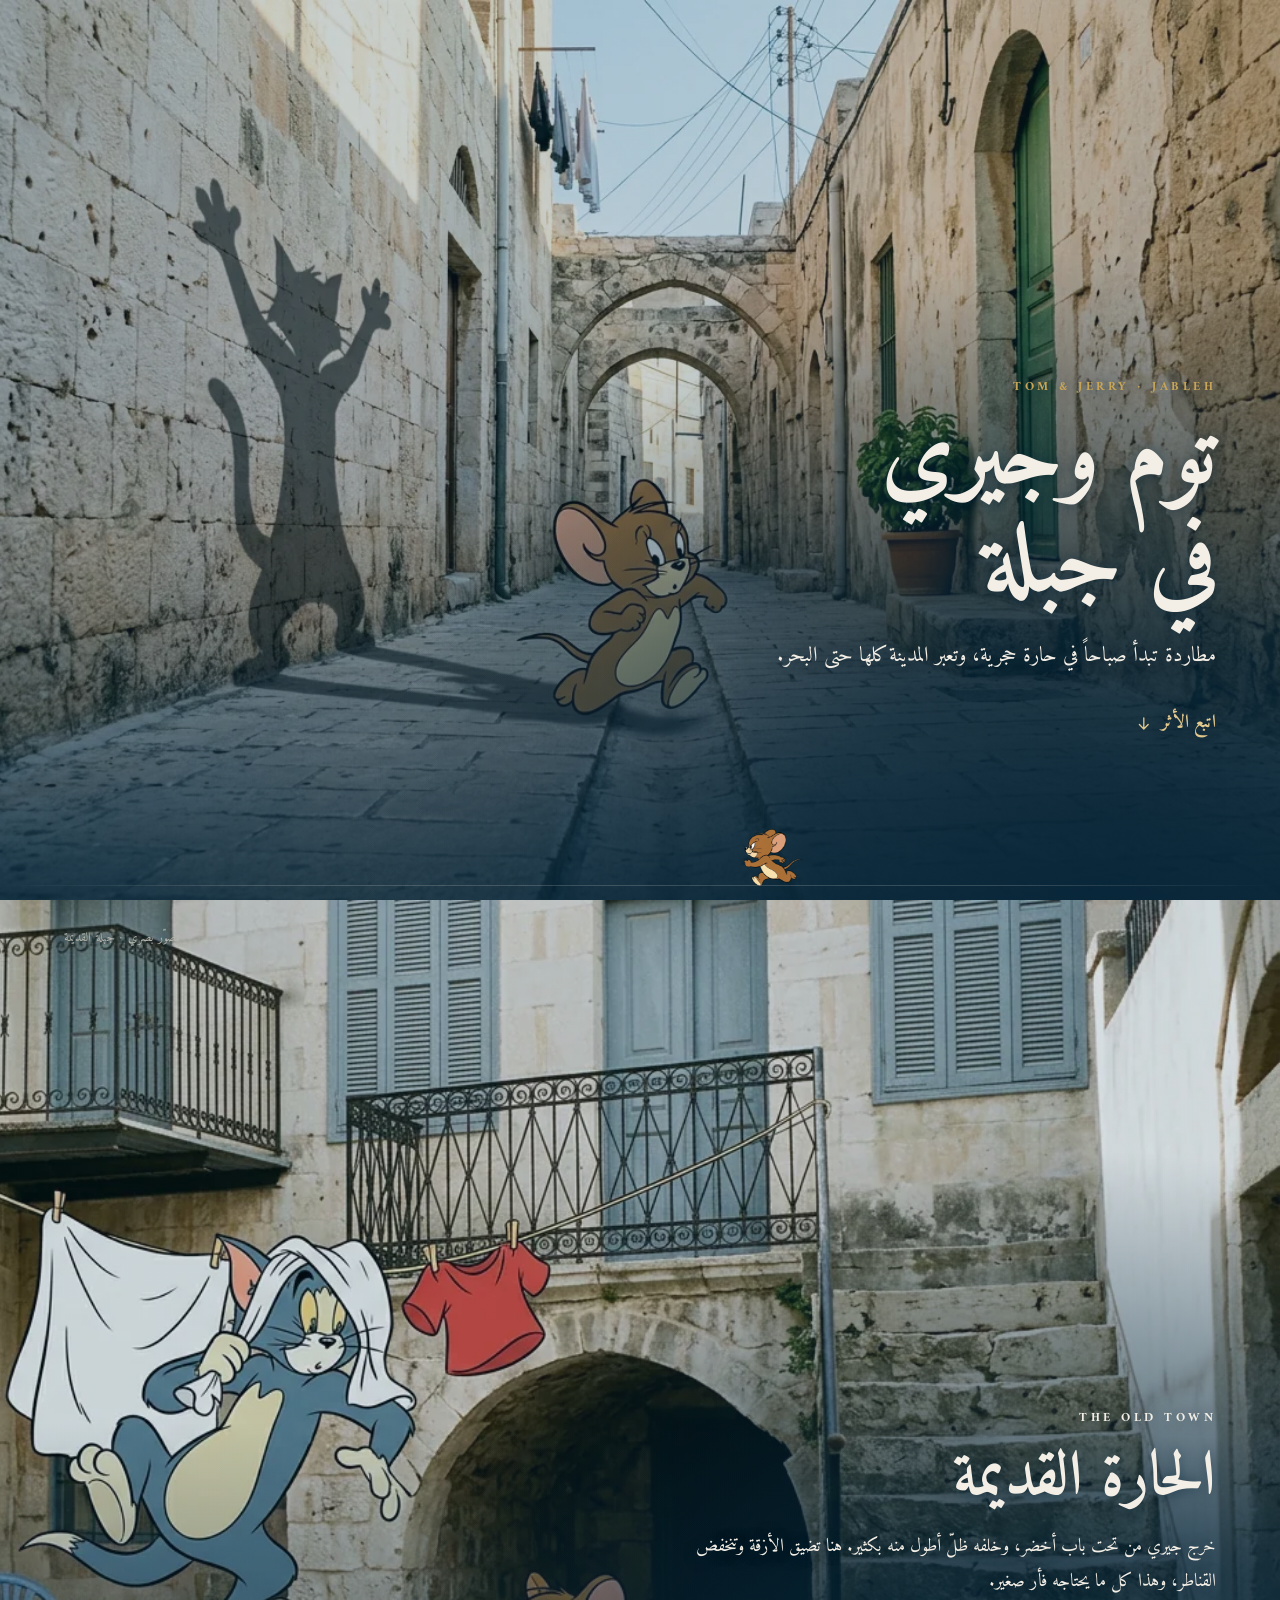
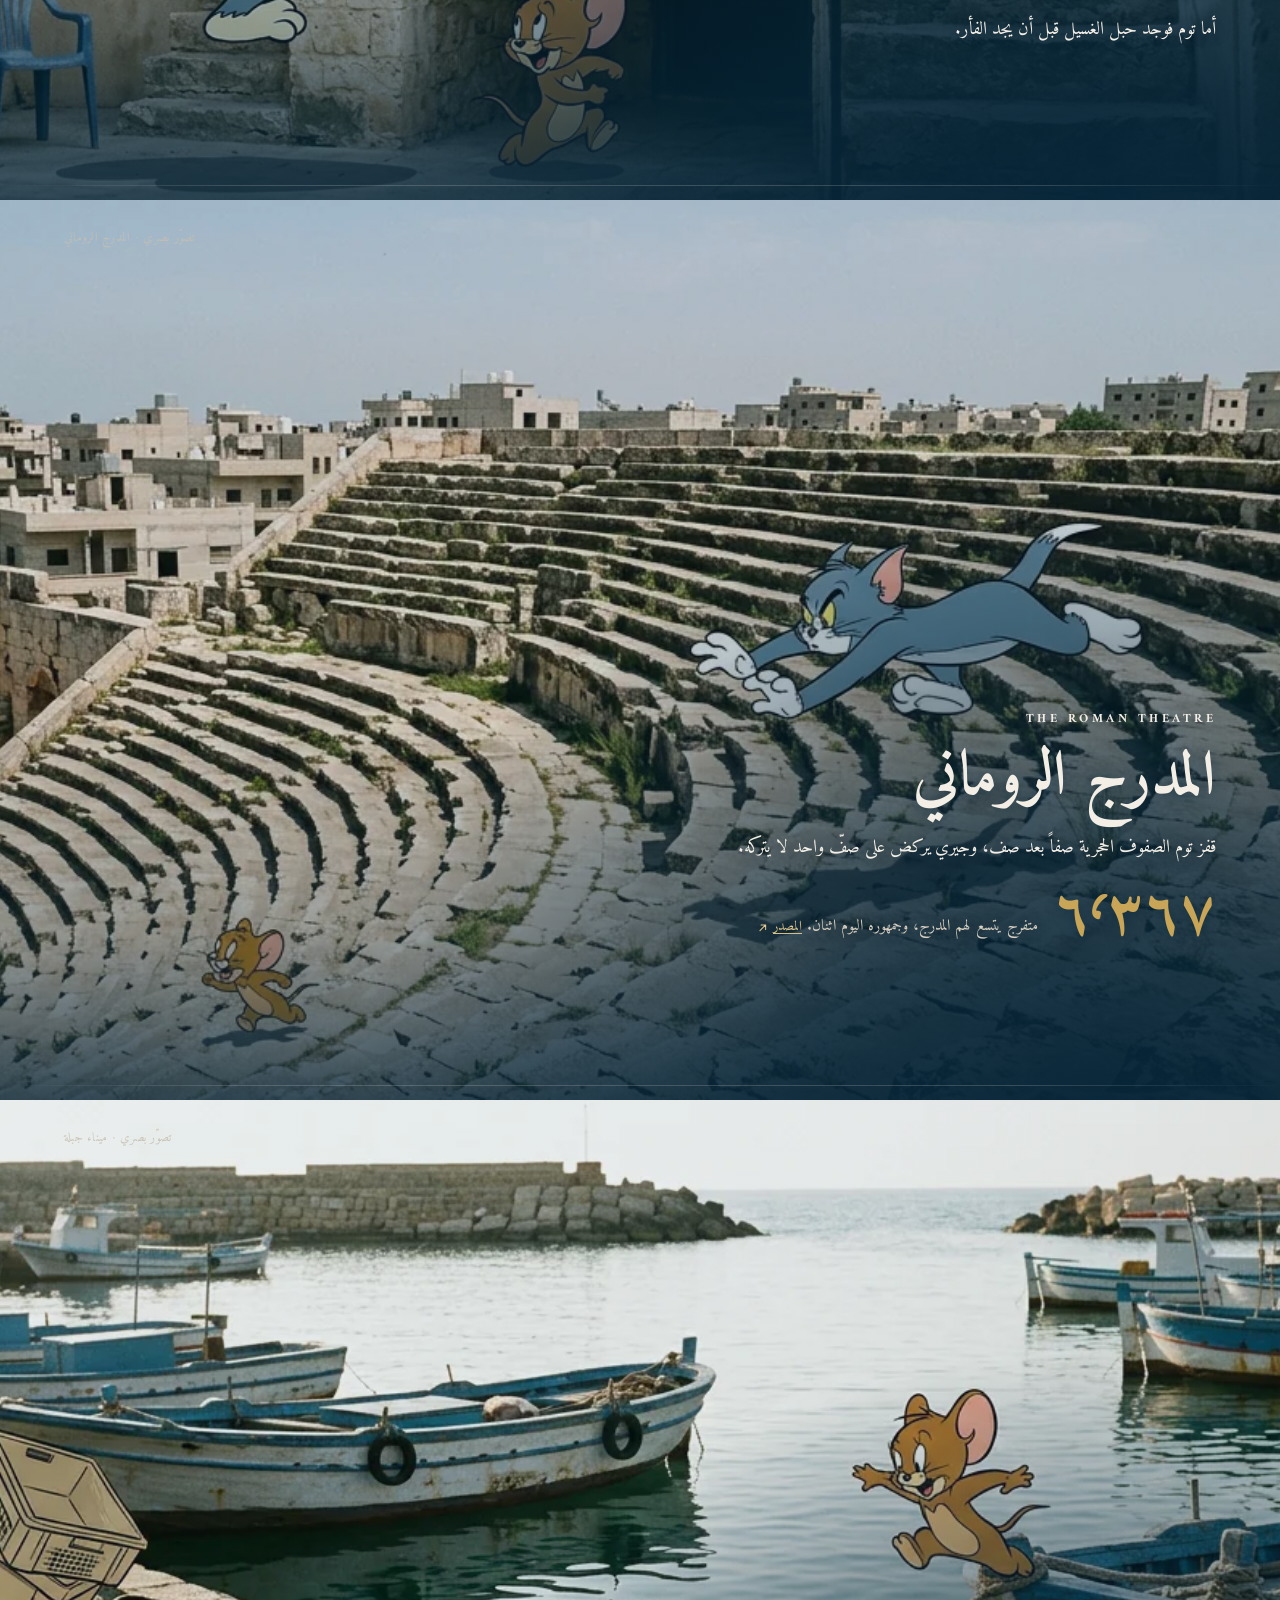
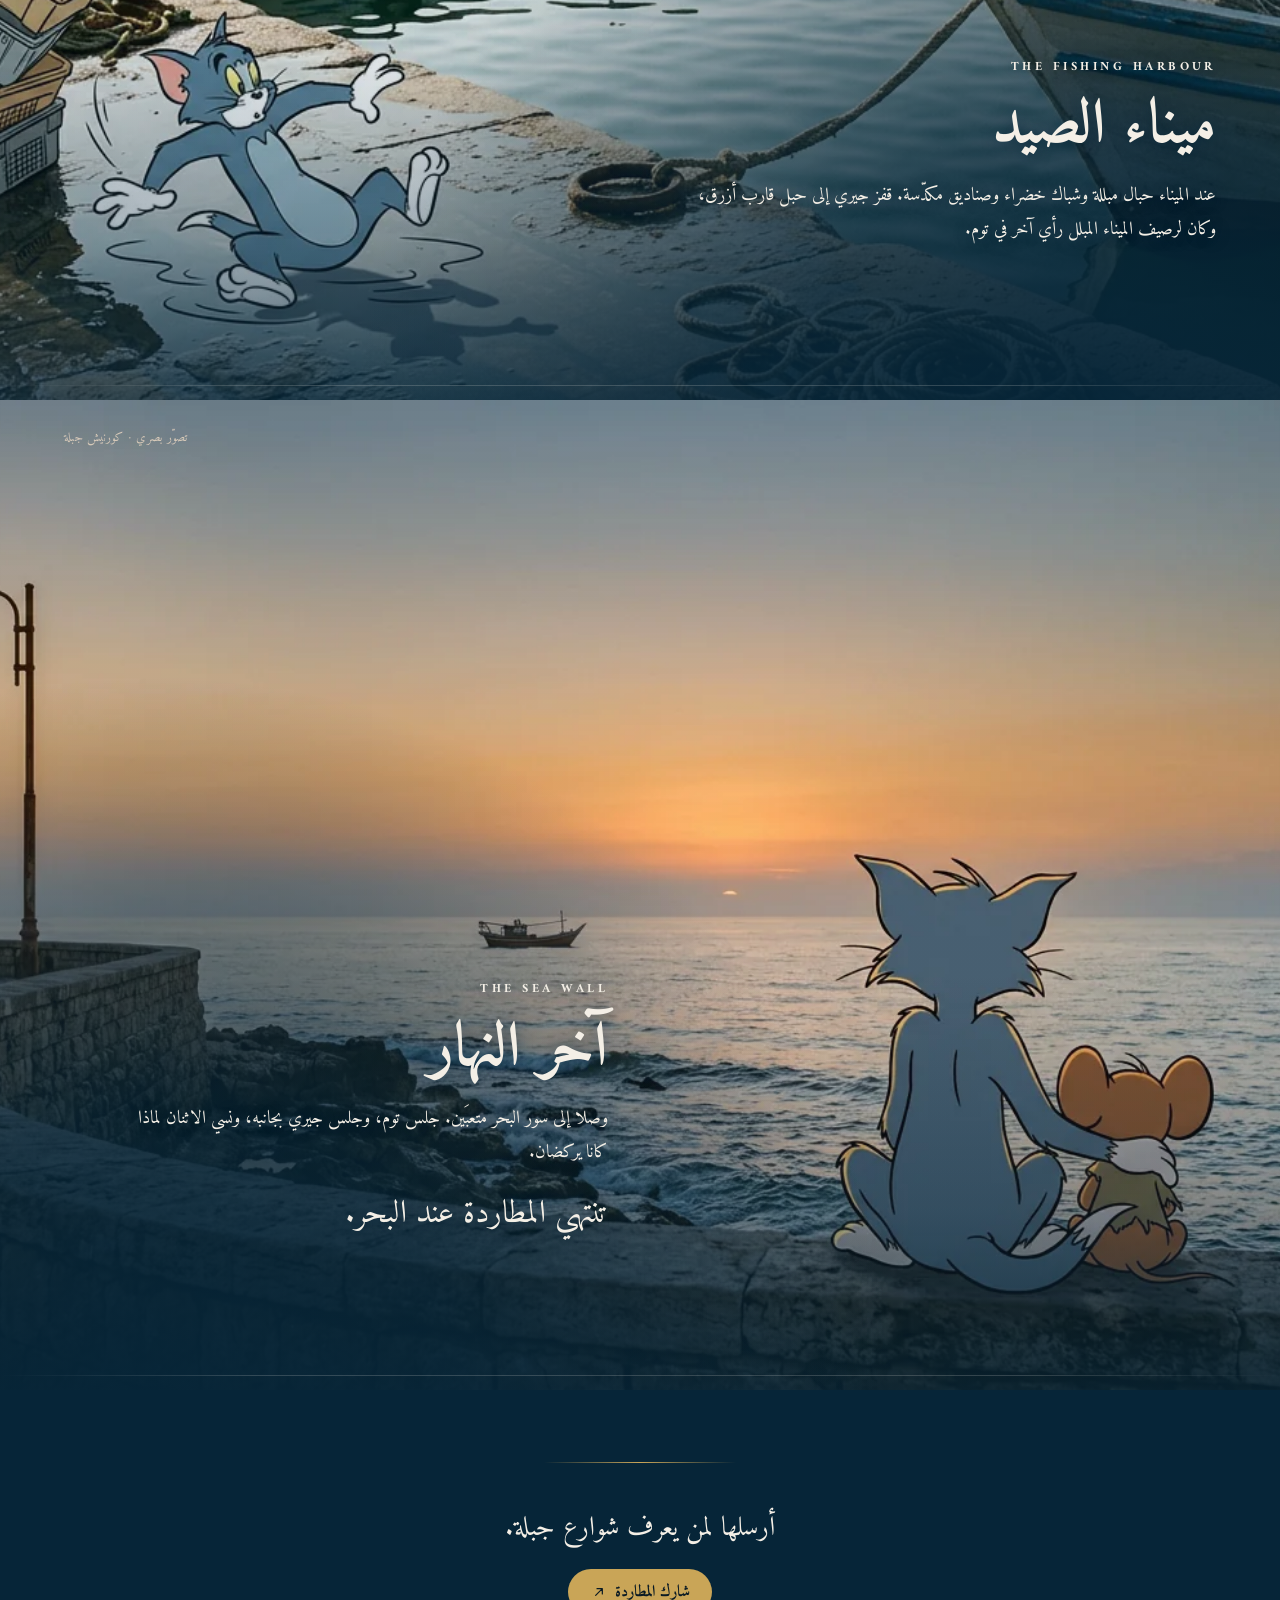
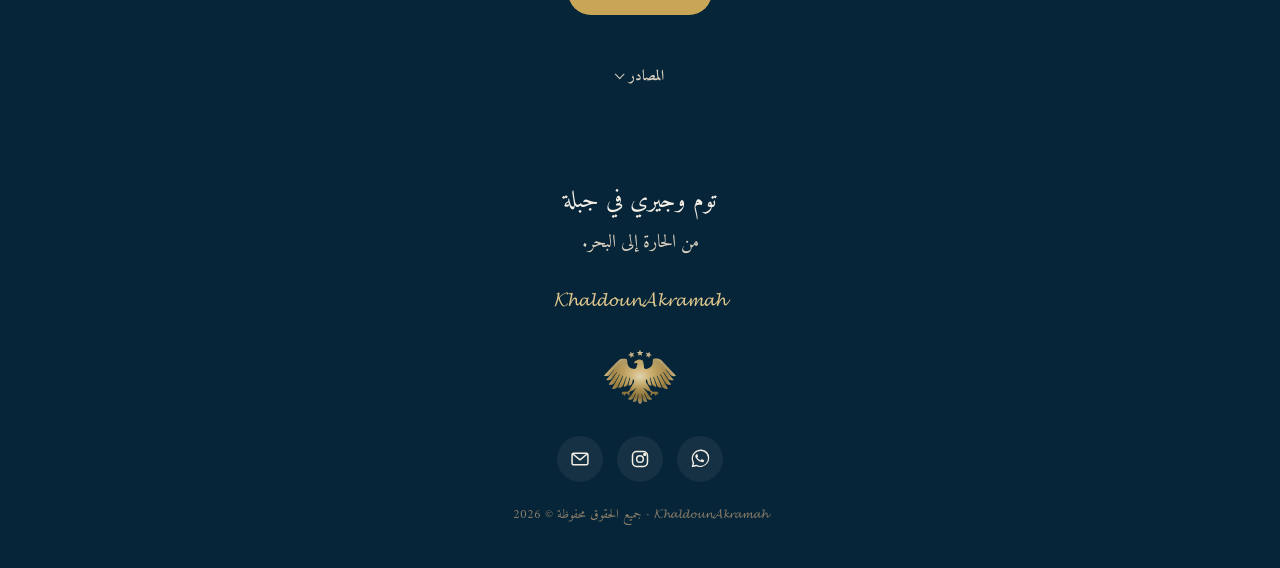
==== index.html @ ed75a64b "بنى: موقع توم وجيري في جبلة بالأسلوب 21 وصور Antigravity Co-Authored-By: Claude Opus 5.5 <noreply@an" ====
<!DOCTYPE html>
<html lang="ar" dir="rtl">
<head>
<meta charset="UTF-8">
<meta name="viewport" content="width=device-width, initial-scale=1">
<title>توم وجيري في جبلة</title>
<meta name="description" content="مطاردة قط وفأر في شوارع جبلة السورية: من الحارة القديمة إلى المدرج الروماني وميناء الصيد، حتى سور البحر عند الغروب. صفحة قصيرة تُقرأ بالتمرير.">
<meta name="author" content="𝓚𝓱𝓪𝓵𝓭𝓸𝓾𝓷𝓐𝓴𝓻𝓪𝓶𝓪𝓱">
<meta name="theme-color" content="#062538">
<meta property="og:type" content="website">
<meta property="og:title" content="توم وجيري في جبلة">
<meta property="og:description" content="مطاردة تبدأ صباحاً في حارة حجرية، وتعبر جبلة كلها حتى البحر.">
<meta property="og:image" content="https://kakramah.github.io/tom-and-jerry-jableh/images/share-card.jpg">
<meta property="og:url" content="https://kakramah.github.io/tom-and-jerry-jableh/">
<meta name="twitter:card" content="summary_large_image">
<link rel="icon" href="images/eagle-emblem-metal.svg" type="image/svg+xml">
<link rel="preload" href="fonts/Amiri-Bold.woff2" as="font" type="font/woff2" crossorigin>
<link rel="stylesheet" href="style.css">
</head>
<body>
<a class="skip-link" href="#old-town">انتقل إلى المطاردة</a>

<header class="hero scene" data-tint="morning" data-chase="hero">
  <img class="scene-photo" src="images/hero-alley.webp" alt="زقاق حجري ضيق في جبلة القديمة صباحاً، فأر كرتوني بني يركض نحو الكاميرا وظل قط طويل على الجدار خلفه" width="1376" height="768" fetchpriority="high">
  <div class="scene-veil" aria-hidden="true"></div>
  <div class="hero-copy">
    <p class="latin-line" dir="ltr">TOM &amp; JERRY · JABLEH</p>
    <h1>توم وجيري<br>في جبلة</h1>
    <p class="lede">مطاردة تبدأ صباحاً في حارة حجرية، وتعبر المدينة كلها حتى البحر.</p>
    <a class="start-link" href="#old-town">اتبع الأثر <svg viewBox="0 0 24 24" aria-hidden="true"><path d="M12 4v15m0 0-6-6m6 6 6-6"/></svg></a>
  </div>
  <div class="lane" aria-hidden="true"><span class="runner runner-mouse"></span><span class="runner runner-cat"></span></div>
</header>

<main>
  <section class="scene" id="old-town" data-tint="late-morning" data-chase="tangle" aria-labelledby="old-town-title">
    <figure class="scene-figure">
      <a class="image-link" href="images/scene-old-town.webp" data-view data-title="الحارة القديمة" data-desc="تصوّر بصري مولَّد: القط عالق في حبل الغسيل، والفأر يفلت تحت القنطرة." aria-label="كبّر صورة الحارة القديمة">
        <img class="scene-photo" src="images/scene-old-town.webp" alt="قط كرتوني رمادي عالق في حبل غسيل بين جدران حجرية، وفأر بني يفلت تحت قنطرة منخفضة" width="1376" height="652" loading="lazy">
      </a>
      <figcaption>تصوّر بصري · جبلة القديمة</figcaption>
    </figure>
    <div class="scene-veil" aria-hidden="true"></div>
    <div class="scene-copy">
      <p class="latin-line" dir="ltr">THE OLD TOWN</p>
      <h2 id="old-town-title">الحارة القديمة</h2>
      <p>خرج جيري من تحت باب أخضر، وخلفه ظلّ أطول منه بكثير. هنا تضيق الأزقة وتنخفض القناطر، وهذا كل ما يحتاجه فأر صغير.</p>
      <p>أما توم فوجد حبل الغسيل قبل أن يجد الفأر.</p>
    </div>
    <div class="lane" aria-hidden="true"><span class="runner runner-mouse"></span><span class="runner runner-cat"></span></div>
  </section>

  <section class="scene" id="theatre" data-tint="noon" data-chase="close" aria-labelledby="theatre-title">
    <figure class="scene-figure">
      <a class="image-link" href="images/scene-theatre.webp" data-view data-title="المدرج الروماني" data-desc="تصوّر بصري مولَّد: الفأر يركض على صف حجري، والقط يقفز الصفوف خلفه." aria-label="كبّر صورة المدرج الروماني">
        <img class="scene-photo" src="images/scene-theatre.webp" alt="مدرج روماني من حجر قديم، فأر كرتوني صغير يركض على أحد صفوفه وقط يقفز من صف إلى صف خلفه" width="1376" height="559" loading="lazy">
      </a>
      <figcaption>تصوّر بصري · المدرج الروماني</figcaption>
    </figure>
    <div class="scene-veil" aria-hidden="true"></div>
    <div class="scene-copy">
      <p class="latin-line" dir="ltr">THE ROMAN THEATRE</p>
      <h2 id="theatre-title">المدرج الروماني</h2>
      <p>قفز توم الصفوف الحجرية صفاً بعد صف، وجيري يركض على صفّ واحد لا يتركه.</p>
      <p class="seat-count"><span class="count" data-target="7000">٧٬٠٠٠</span><span class="count-label">متفرج يتسع لهم المدرج، وجمهوره اليوم اثنان. <a class="source-ref" href="https://en.wikipedia.org/wiki/Jableh" target="_blank" rel="noopener noreferrer">المصدر<svg viewBox="0 0 24 24" aria-hidden="true"><path d="M7 17 17 7M9 7h8v8"/></svg></a></span></p>
    </div>
    <div class="lane" aria-hidden="true"><span class="runner runner-mouse"></span><span class="runner runner-cat"></span></div>
  </section>

  <section class="scene" id="harbour" data-tint="afternoon" data-chase="slip" aria-labelledby="harbour-title">
    <figure class="scene-figure">
      <a class="image-link" href="images/scene-harbour.webp" data-view data-title="ميناء الصيد" data-desc="تصوّر بصري مولَّد: الفأر يقفز إلى حبل قارب، والقط ينزلق على الرصيف المبلل." aria-label="كبّر صورة ميناء الصيد">
        <img class="scene-photo" src="images/scene-harbour.webp" alt="رصيف ميناء صيد مبلل وقوارب خشبية، فأر كرتوني يقفز إلى حبل قارب أزرق وقط ينزلق بين صناديق السمك" width="1376" height="614" loading="lazy">
      </a>
      <figcaption>تصوّر بصري · ميناء جبلة</figcaption>
    </figure>
    <div class="scene-veil" aria-hidden="true"></div>
    <div class="scene-copy">
      <p class="latin-line" dir="ltr">THE FISHING HARBOUR</p>
      <h2 id="harbour-title">ميناء الصيد</h2>
      <p>عند الميناء حبال مبللة وشباك خضراء وصناديق مكدّسة. قفز جيري إلى حبل قارب أزرق، وكان لرصيف الميناء المبلل رأي آخر في توم.</p>
    </div>
    <div class="lane" aria-hidden="true"><span class="runner runner-mouse"></span><span class="runner runner-cat"></span></div>
  </section>

  <section class="scene scene-last" id="corniche" data-copy="left" data-tint="sunset" data-chase="rest" aria-labelledby="corniche-title">
    <figure class="scene-figure">
      <a class="image-link" href="images/scene-corniche.webp" data-view data-title="سور البحر" data-desc="تصوّر بصري مولَّد: القط والفأر جالسان جنباً إلى جنب على سور البحر عند الغروب." aria-label="كبّر صورة سور البحر">
        <img class="scene-photo" src="images/scene-corniche.webp" alt="قط وفأر كرتونيان من الخلف جالسان على سور حجري أمام البحر عند الغروب" width="1376" height="768" loading="lazy">
      </a>
      <figcaption>تصوّر بصري · كورنيش جبلة</figcaption>
    </figure>
    <div class="scene-veil" aria-hidden="true"></div>
    <div class="scene-copy">
      <p class="latin-line" dir="ltr">THE SEA WALL</p>
      <h2 id="corniche-title">آخر النهار</h2>
      <p>وصلا إلى سور البحر متعبَين. جلس توم، وجلس جيري بجانبه، ونسي الاثنان لماذا كانا يركضان.</p>
      <p class="closing-line">تنتهي المطاردة عند البحر.</p>
    </div>
    <div class="lane" aria-hidden="true"><span class="runner runner-mouse"></span><span class="runner runner-cat"></span></div>
  </section>

  <section class="afterword" aria-label="المشاركة والمصادر">
    <div class="share-area">
      <p>أرسلها لمن يعرف شوارع جبلة.</p>
      <button id="share-button" type="button" class="share-button">شارك المطاردة <svg viewBox="0 0 24 24" aria-hidden="true"><path d="M7 17 17 7M9 7h8v8"/></svg></button>
    </div>
    <details class="sources">
      <summary>المصادر</summary>
      <ul>
        <li><a href="https://en.wikipedia.org/wiki/Jableh" target="_blank" rel="noopener noreferrer">ويكيبيديا: Jableh</a> <span>سعة المدرج الروماني لنحو سبعة آلاف متفرج، والبلدة القديمة على الساحل، والميناء.</span></li>
      </ul>
      <p>توم وجيري شخصيتان من إنتاج Warner Bros. الصور تصوّر بصري مولَّد بروحهما في أماكن جبلة، وليست صوراً فوتوغرافية للمدينة، وهذه الصفحة عمل محبة غير تجاري.</p>
    </details>
  </section>
</main>

<footer class="site-footer">
  <p class="footer-title">توم وجيري في جبلة</p>
  <p class="footer-note">من الحارة إلى البحر.</p>
  <p class="author-signature" dir="ltr">𝓚𝓱𝓪𝓵𝓭𝓸𝓾𝓷𝓐𝓴𝓻𝓪𝓶𝓪𝓱</p>
  <div class="eagle-space"><img src="images/eagle-emblem-metal.svg" alt="عقاب خلدون المعتمد بثلاث نجمات" width="1000" height="754" loading="lazy"></div>
  <div class="social-links">
    <a href="https://wa.me/966566702030" target="_blank" rel="noopener noreferrer" aria-label="واتساب" title="واتساب"><svg viewBox="0 0 24 24" aria-hidden="true"><path fill="currentColor" d="M20.5 3.5a11 11 0 0 0-17.3 13L2 22l5.6-1.4A11 11 0 0 0 20.5 3.5Zm-8.1 16.8a9 9 0 0 1-4.6-1.3l-.3-.2-3.3.8.9-3.2-.2-.3a9 9 0 1 1 7.5 4.2Z"/><path fill="currentColor" d="M9.1 6.6c-.2-.4-.4-.4-.6-.4H8c-.2 0-.5.1-.7.3s-.9.9-.9 2.1 1 2.4 1.1 2.6c.2.2 1.9 2.9 4.5 3.9 2.1.8 2.6.7 3.1.7s1.5-.6 1.7-1.2c.2-.6.2-1.1.1-1.2-.1-.1-.3-.2-.6-.3l-1.8-.9c-.2-.1-.4-.1-.6.2l-.8 1c-.1.2-.3.2-.6.1a7.3 7.3 0 0 1-2.1-1.3 8 8 0 0 1-1.5-1.8c-.2-.3 0-.4.1-.6l.5-.6c.2-.2.2-.4.1-.6Z"/></svg></a>
    <a href="https://instagram.com/khaldounakramah" target="_blank" rel="noopener noreferrer" aria-label="إنستغرام" title="إنستغرام"><svg viewBox="0 0 24 24" fill="none" aria-hidden="true"><rect x="3" y="3" width="18" height="18" rx="5" stroke="currentColor" stroke-width="1.8"/><circle cx="12" cy="12" r="4" stroke="currentColor" stroke-width="1.8"/><circle cx="17.7" cy="6.5" r="1.1" fill="currentColor"/></svg></a>
    <a href="mailto:akramahkhaldoun@gmail.com" target="_blank" rel="noopener noreferrer" aria-label="البريد" title="البريد"><svg viewBox="0 0 24 24" fill="none" aria-hidden="true"><rect x="2.5" y="5" width="19" height="14" rx="2" stroke="currentColor" stroke-width="1.8"/><path d="m3.5 6 8.5 7 8.5-7" stroke="currentColor" stroke-width="1.8"/></svg></a>
  </div>
  <p class="copyright" dir="ltr">جميع الحقوق محفوظة © 2026 · 𝓚𝓱𝓪𝓵𝓭𝓸𝓾𝓷𝓐𝓴𝓻𝓪𝓶𝓪𝓱</p>
</footer>

<dialog id="image-dialog" class="image-dialog" aria-labelledby="image-title">
  <button class="dialog-close" type="button" aria-label="أغلق الصورة"><svg viewBox="0 0 24 24" aria-hidden="true"><path d="M6 6l12 12M18 6 6 18"/></svg></button>
  <img id="enlarged-image" src="images/scene-old-town.webp" alt="" width="1376" height="652">
  <div class="dialog-caption">
    <button id="previous-image" type="button" aria-label="الصورة السابقة"><svg viewBox="0 0 24 24" aria-hidden="true"><path d="m9 6 6 6-6 6"/></svg></button>
    <div><h2 id="image-title"></h2><p id="image-description"></p></div>
    <button id="next-image" type="button" aria-label="الصورة التالية"><svg viewBox="0 0 24 24" aria-hidden="true"><path d="m15 6-6 6 6 6"/></svg></button>
  </div>
</dialog>

<dialog id="share-dialog" class="share-dialog" aria-labelledby="share-title">
  <button class="dialog-close" type="button" aria-label="أغلق المشاركة"><svg viewBox="0 0 24 24" aria-hidden="true"><path d="M6 6l12 12M18 6 6 18"/></svg></button>
  <h2 id="share-title">أرسل المطاردة</h2>
  <label for="share-url">رابط الصفحة</label>
  <div class="copy-row"><input id="share-url" type="url" readonly dir="ltr"><button id="copy-link" type="button">انسخ الرابط</button></div>
  <p class="share-status" aria-live="polite"></p>
  <div class="share-options">
    <a data-share="whatsapp" target="_blank" rel="noopener noreferrer" aria-label="شارك عبر واتساب">واتساب</a>
    <a data-share="telegram" target="_blank" rel="noopener noreferrer" aria-label="شارك عبر تلغرام">تلغرام</a>
    <a data-share="x" target="_blank" rel="noopener noreferrer" aria-label="شارك عبر إكس">إكس</a>
    <a data-share="facebook" target="_blank" rel="noopener noreferrer" aria-label="شارك عبر فيسبوك">فيسبوك</a>
  </div>
</dialog>

<script src="script.js" defer></script>
</body>
</html>
---- style.css ----
/* توم وجيري في جبلة · الأسلوب 21: تراكب أزرق سياحي. التوكنات يملكها DESIGN.md */

@font-face { font-family: 'Amiri'; src: url('fonts/Amiri-Bold.woff2') format('woff2'); font-weight: 700; font-style: normal; font-display: swap; }
@font-face { font-family: 'Amiri'; src: url('fonts/Amiri-Regular.woff2') format('woff2'); font-weight: 400; font-style: normal; font-display: swap; }
@font-face { font-family: 'Cairo'; src: url('fonts/Cairo-Variable.woff2') format('woff2'); font-weight: 300 800; font-style: normal; font-display: swap; }

/* تسجيل شدة التراكب حتى يتدرّج تغيّرها */
@property --tint-a { syntax: '<number>'; inherits: true; initial-value: .3; }

:root {
  /* البحر: أرضية الصفحة وتراكب الصور */
  --deep: #062538;
  --sea: #0B3D5C;
  --sea-rgb: 6, 37, 56;
  --teal-rgb: 11, 61, 92;
  /* الحجر والضوء */
  --sand: #F4EFE6;
  --sand-soft: #D9CFBF;
  --stone: #8B7E6A;
  --gold: #C9A557;
  --gold-soft: #E2C98E;
  --ember-rgb: 184, 74, 44;
  --ink: #0A1A24;

  --font-display: 'Amiri', 'Cairo', serif;
  --font-body: 'Cairo', 'Amiri', sans-serif;

  --veil-strength: 1;
  --lane-h: clamp(64px, 11vh, 120px);
  --ease-out: cubic-bezier(.16, 1, .3, 1);
  --measure: 34rem;
}

*, *::before, *::after { box-sizing: border-box; }
html { scroll-behavior: smooth; -webkit-text-size-adjust: 100%; background: var(--deep); }
body {
  margin: 0;
  font-family: var(--font-body);
  font-size: clamp(1.02rem, .96rem + .25vw, 1.15rem);
  line-height: 1.85;
  color: var(--sand);
  background: var(--deep);
  overflow-x: hidden;
}
::selection { background: var(--gold); color: var(--ink); }
img { display: block; max-width: 100%; height: auto; }
a { color: inherit; text-underline-offset: .25em; }
:focus-visible { outline: 2px solid var(--gold); outline-offset: 3px; border-radius: 2px; }
svg { width: 1em; height: 1em; fill: none; stroke: currentColor; stroke-width: 1.8; stroke-linecap: round; stroke-linejoin: round; }

.skip-link {
  position: absolute; inset-inline-start: 1rem; top: -4rem; z-index: 50;
  padding: .6rem 1rem; background: var(--sand); color: var(--ink); text-decoration: none;
}
.skip-link:focus { top: 1rem; }

/* ===== المشهد: صورة بملء الشاشة وتراكب ونص سفلي ===== */
.scene {
  position: relative;
  min-height: 100svh;
  display: grid;
  align-items: end;
  overflow: hidden;
  isolation: isolate;
  padding: 0 clamp(1.25rem, 5vw, 5rem) calc(var(--lane-h) + clamp(2.5rem, 6vh, 4.5rem));
}
.scene-figure { margin: 0; position: absolute; inset: 0; z-index: -2; overflow: hidden; }
.scene-figure .image-link { display: block; position: absolute; inset: 0; cursor: zoom-in; }
.scene-photo {
  position: absolute; inset: 0;
  width: 100%; height: 100%;
  object-fit: cover; object-position: center 45%;
  z-index: -2;
  transform: scale(1.06);
  transition: transform 2.4s var(--ease-out);
}
.scene.is-here .scene-photo { transform: scale(1); }

/* التراكب: أزرق مخضرّ صباحاً يميل إلى الكهرمان مع تقدّم النهار */
.scene-veil {
  position: absolute; inset: 0; z-index: -1; pointer-events: none;
  background:
    radial-gradient(ellipse 58% 72% at var(--copy-x, 86%) 100%, rgba(var(--sea-rgb), .9) 0%, rgba(var(--sea-rgb), .72) 40%, rgba(var(--sea-rgb), 0) 100%),
    linear-gradient(to top, rgba(var(--sea-rgb), .78) 0%, rgba(var(--sea-rgb), .3) 18%, rgba(var(--sea-rgb), 0) 42%),
    linear-gradient(rgba(var(--tint-rgb, var(--teal-rgb)), var(--tint-a, .42)), rgba(var(--tint-rgb, var(--teal-rgb)), var(--tint-a, .42)));
  transition: --tint-a 2s var(--ease-out);
}
.scene:not(.is-here) .scene-veil { opacity: 1; }
.scene.is-here .scene-veil { --tint-a: var(--tint-rest, .2); }
.scene[data-tint="morning"]      { --tint-rgb: var(--teal-rgb); --tint-a: .34; --tint-rest: .22; }
.scene[data-tint="late-morning"] { --tint-rgb: var(--teal-rgb); --tint-a: .4;  --tint-rest: .16; }
.scene[data-tint="noon"]         { --tint-rgb: var(--teal-rgb); --tint-a: .36; --tint-rest: .12; }
.scene[data-tint="afternoon"]    { --tint-rgb: var(--teal-rgb); --tint-a: .32; --tint-rest: .08; }
.scene[data-tint="sunset"]       { --tint-rgb: var(--ember-rgb); --tint-a: .3;  --tint-rest: .04; }
.scene[data-copy="left"] { --copy-x: 12%; }

.scene figcaption {
  position: absolute; inset-inline-end: clamp(1.25rem, 5vw, 5rem); top: clamp(1rem, 3vh, 2rem);
  font-size: .78rem; letter-spacing: .02em; color: var(--sand-soft);
  pointer-events: none;
}

.latin-line {
  margin: 0 0 .35rem;
  font-family: var(--font-body);
  font-size: .78rem; font-weight: 600;
  letter-spacing: .28em;
  color: var(--gold);
  text-align: right;
}

.hero-copy, .scene-copy {
  max-width: var(--measure);
  justify-self: start;
  position: relative;
}
.scene-copy p { margin: 0 0 .9rem; color: var(--sand); text-wrap: pretty; }
.hero-copy, .scene-copy { text-shadow: 0 1px 14px rgba(var(--sea-rgb), .55); }
.scene-copy p:last-child { margin-bottom: 0; }

h1, h2 {
  font-family: var(--font-display);
  font-weight: 700;
  line-height: 1.12;
  margin: 0 0 1rem;
  color: var(--sand);
  text-wrap: balance;
}
h1 { font-size: clamp(3.2rem, 2rem + 6vw, 6rem); letter-spacing: -.01em; }
h2 { font-size: clamp(2.3rem, 1.6rem + 3vw, 3.9rem); }

.lede { font-size: clamp(1.1rem, 1rem + .4vw, 1.35rem); margin: 0 0 1.6rem; max-width: 30rem; color: var(--sand); text-wrap: balance; }

.start-link {
  display: inline-flex; align-items: center; gap: .55rem;
  min-height: 44px; padding: .35rem 0;
  color: var(--gold-soft); font-weight: 600; text-decoration: none;
  border-bottom: 1px solid rgba(var(--ember-rgb), 0);
  background: linear-gradient(var(--gold), var(--gold)) no-repeat right bottom / 0 1px;
  transition: background-size .5s var(--ease-out), color .3s;
}
.start-link:hover { background-size: 100% 1px; color: var(--sand); }
.start-link svg { font-size: 1.1rem; animation: nudge 2.4s var(--ease-out) infinite; }
@keyframes nudge { 0%, 60%, 100% { transform: translateY(0); } 30% { transform: translateY(5px); } }

.closing-line {
  font-family: var(--font-display);
  font-size: clamp(1.45rem, 1.1rem + 1.2vw, 2rem);
  line-height: 1.4;
  color: var(--gold-soft);
  margin-top: 1.4rem !important;
}

/* عدّاد مقاعد المدرج */
.seat-count { display: flex; align-items: baseline; gap: 1rem; flex-wrap: wrap; margin-top: 1.3rem !important; }
.count {
  font-family: var(--font-display); font-weight: 700;
  font-size: clamp(2.6rem, 2rem + 2.4vw, 3.8rem); line-height: 1;
  color: var(--gold);
  font-variant-numeric: tabular-nums;
}
.count-label { flex: 1 1 14rem; font-size: .98rem; color: var(--sand-soft); }
.source-ref {
  display: inline-flex; align-items: center; gap: .2rem;
  color: var(--gold-soft); font-size: .85rem; white-space: nowrap;
}

/* ===== حارة المطاردة: القط والفأر يعبران أسفل كل مشهد ===== */
.lane {
  position: absolute; inset-inline: 0; bottom: 0;
  height: var(--lane-h);
  pointer-events: none;
  z-index: 2;
}
.lane::after {
  content: ""; position: absolute; inset-inline: 0; bottom: 14%;
  height: 1px;
  background: linear-gradient(to left, transparent, rgba(244, 239, 230, .18) 20%, rgba(244, 239, 230, .18) 80%, transparent);
}
.runner {
  position: absolute; bottom: 14%;
  left: 0;
  background: no-repeat center bottom / contain;
  will-change: transform;
  transform: translateX(var(--x, 120vw));
}
.runner::before { content: none; }
.runner-mouse { height: calc(var(--lane-h) * .58); width: calc(var(--lane-h) * .62); background-image: url('images/sprite-mouse.png'); }
.runner-cat   { height: calc(var(--lane-h) * .6); width: calc(var(--lane-h) * 1.76); background-image: url('images/sprite-cat.png'); transform-origin: 50% 70%; }
.lane.is-running .runner { animation: gallop .32s steps(2) infinite; }
.lane.is-running .runner-cat { animation-duration: .4s; }
.runner.is-tangled { animation: tangle .5s ease-in-out infinite !important; }
.runner.is-slipping { animation: slip .9s var(--ease-out) 1 forwards !important; }
.runner.is-resting { animation: none !important; opacity: 0; transition: opacity 1.2s var(--ease-out); }
@keyframes gallop {
  0% { translate: 0 0; rotate: 0deg; }
  50% { translate: 0 -10%; rotate: -4deg; }
}
@keyframes tangle {
  0%, 100% { rotate: -9deg; translate: 0 -6%; }
  50% { rotate: 9deg; translate: 0 -12%; }
}
@keyframes slip {
  0% { rotate: 0deg; }
  45% { rotate: -200deg; translate: 0 -40%; }
  100% { rotate: -360deg; translate: 0 0; }
}

/* موضع الصورة والنص بحسب مكان الشخصيتين فيها */
#old-town .scene-photo { object-position: 100% 50%; }
#harbour .scene-photo { object-position: 40% 50%; }
#theatre .scene-photo { object-position: 70% 50%; }
.scene[data-copy="left"] .scene-copy { justify-self: end; }

/* ===== المشهد الأخير ===== */
.scene-last { min-height: 110svh; }

/* ===== الخاتمة ===== */
.afterword {
  padding: clamp(3rem, 8vh, 5rem) clamp(1.25rem, 5vw, 5rem) 2rem;
  max-width: 46rem; margin-inline: auto;
  text-align: center;
}
.afterword::before {
  content: ""; display: block; height: 1px; margin: 0 auto 2.5rem; width: min(12rem, 40%);
  background: linear-gradient(to left, transparent, var(--gold), transparent);
}
.share-area p { margin: 0 0 1rem; font-family: var(--font-display); font-size: clamp(1.3rem, 1.1rem + .8vw, 1.7rem); color: var(--sand); }
.share-button {
  display: inline-flex; align-items: center; gap: .5rem;
  min-height: 44px; padding: .55rem 1.4rem;
  font: 600 1rem var(--font-body);
  color: var(--ink); background: var(--gold);
  border: 0; border-radius: 999px; cursor: pointer;
  transition: background-color .3s, transform .4s var(--ease-out);
}
.share-button:hover { background: var(--gold-soft); transform: translateY(-2px); }
.share-button:active { transform: translateY(0); }

.sources { margin: 2.5rem auto 0; text-align: right; max-width: var(--measure); font-size: .92rem; color: var(--sand-soft); }
.sources summary {
  cursor: pointer; list-style: none; text-align: center;
  min-height: 44px; display: flex; align-items: center; justify-content: center; gap: .4rem;
  color: var(--sand-soft); font-weight: 600;
}
.sources summary::-webkit-details-marker { display: none; }
.sources summary::after { content: ""; width: .5em; height: .5em; border: solid currentColor; border-width: 0 1.5px 1.5px 0; rotate: 45deg; translate: 0 -.15em; transition: rotate .3s; }
.sources[open] summary::after { rotate: 225deg; translate: 0 .1em; }
.sources ul { padding: 0; margin: 1rem 0; list-style: none; }
.sources li { padding: .6rem 0; border-top: 1px solid rgba(244, 239, 230, .1); }
.sources li a { color: var(--gold-soft); }
.sources li span { display: block; }

/* ===== الذيل ===== */
.site-footer {
  display: flex; flex-direction: column; align-items: center;
  padding: 3rem 1.25rem 2.5rem; text-align: center;
  color: var(--sand-soft);
}
.footer-title { margin: 0; font-family: var(--font-display); font-size: 1.5rem; color: var(--sand); }
.footer-note { margin: .2rem 0 1.4rem; }
.author-signature { margin: 0 0 1rem; font-size: 1.25rem; color: var(--gold-soft); unicode-bidi: isolate; }
.eagle-space { padding: 14px 0; width: 72px; }
.eagle-space img { width: 72px; height: auto; opacity: .92; }
.social-links { display: flex; justify-content: center; gap: .9rem; margin: 1.1rem 0 1.4rem; }
.social-links a {
  display: grid; place-items: center;
  width: 46px; height: 46px; border-radius: 50%;
  color: var(--sand); background: rgba(244, 239, 230, .06);
  transition: background-color .3s, color .3s, transform .4s var(--ease-out);
}
.social-links a:hover { background: var(--gold); color: var(--ink); transform: translateY(-2px); }
.social-links svg { width: 20px; height: 20px; }
.social-links a[aria-label="واتساب"] svg { stroke: none; }
.copyright { margin: 0; font-size: .8rem; unicode-bidi: isolate; color: var(--stone); }

/* ===== النوافذ ===== */
dialog {
  border: 0; padding: 0; color: var(--sand);
  background: var(--deep);
  max-width: min(96vw, 1400px);
}
dialog::backdrop { background: rgba(var(--sea-rgb), .9); }
.dialog-close {
  position: absolute; top: .6rem; inset-inline-end: .6rem; z-index: 2;
  width: 44px; height: 44px; display: grid; place-items: center;
  border: 0; border-radius: 50%; cursor: pointer;
  color: var(--sand); background: rgba(var(--sea-rgb), .7);
}
.dialog-close svg { width: 22px; height: 22px; }
.image-dialog img { max-height: 76vh; width: auto; margin: 0 auto; }
.dialog-caption { display: grid; grid-template-columns: 44px 1fr 44px; align-items: center; gap: 1rem; padding: 1rem 1.25rem 1.2rem; }
.dialog-caption h2 { font-size: 1.5rem; margin: 0 0 .2rem; }
.dialog-caption p { margin: 0; font-size: .92rem; color: var(--sand-soft); }
.dialog-caption button {
  width: 44px; height: 44px; display: grid; place-items: center;
  border: 0; border-radius: 50%; cursor: pointer; color: var(--sand); background: rgba(244, 239, 230, .08);
}
.dialog-caption button:hover { background: var(--gold); color: var(--ink); }
.share-dialog { width: min(92vw, 30rem); padding: 2rem 1.5rem 1.6rem; position: fixed; }
.share-dialog h2 { font-size: 1.7rem; margin-bottom: 1.2rem; }
.share-dialog label { display: block; font-size: .85rem; color: var(--sand-soft); margin-bottom: .4rem; }
.copy-row { display: flex; gap: .5rem; }
.copy-row input {
  flex: 1; min-width: 0; min-height: 44px; padding: .4rem .7rem;
  font: .9rem var(--font-body); color: var(--sand);
  background: rgba(244, 239, 230, .06); border: 1px solid rgba(244, 239, 230, .16); border-radius: 8px;
}
.copy-row button {
  min-height: 44px; padding: .4rem 1rem; border: 0; border-radius: 8px; cursor: pointer;
  font: 600 .92rem var(--font-body); color: var(--ink); background: var(--gold);
}
.share-status { min-height: 1.5em; margin: .5rem 0; font-size: .88rem; color: var(--gold-soft); }
.share-options { display: flex; flex-wrap: wrap; gap: .5rem; }
.share-options a {
  flex: 1 1 5.5rem; min-height: 44px; display: grid; place-items: center;
  text-decoration: none; border-radius: 8px;
  background: rgba(244, 239, 230, .06); transition: background-color .3s, color .3s;
}
.share-options a:hover { background: var(--gold); color: var(--ink); }

/* ===== الظهور ===== */
.scene-copy, .hero-copy { opacity: 1; transform: none; transition: opacity 1.1s var(--ease-out), transform 1.1s var(--ease-out); }
.js .scene:not(.is-here) .scene-copy { opacity: 0; transform: translateY(28px); }

/* ===== الهاتف ===== */
@media (max-width: 767px) {
  :root { --lane-h: 76px; }
  .scene { min-height: 0; display: block; padding: 0; }
  .scene-figure, .scene > .scene-photo { position: relative; inset: auto; height: 62svh; }
  .scene-figure .image-link { position: absolute; inset: 0; }
  .scene > .scene-photo { position: absolute; inset: 0; height: 62svh; }
  .scene-veil { inset: 0 0 auto; height: 62svh; }
  .scene-copy, .hero-copy { padding: 1.4rem 1.25rem 2.2rem; max-width: none; background: var(--deep); }
  .hero { padding-top: 62svh; }
  .hero-copy { margin-top: -2px; }
  .lane { top: calc(62svh - var(--lane-h)); bottom: auto; }
  .scene figcaption { inset-inline-end: 1rem; }
  .scene-last { min-height: 0; }
  #old-town .scene-photo { object-position: 64% 50%; }
  #theatre .scene-photo { object-position: 38% 50%; }
  #harbour .scene-photo { object-position: 60% 50%; }
  .scene-copy { margin-top: -1px; }
  #corniche .scene-photo { object-position: 74% 50%; }
  .scene-veil { background: linear-gradient(to top, rgba(var(--sea-rgb), 1) 0%, rgba(var(--sea-rgb), .7) 12%, rgba(var(--sea-rgb), 0) 42%), linear-gradient(rgba(var(--tint-rgb, var(--teal-rgb)), var(--tint-a, .4)), rgba(var(--tint-rgb, var(--teal-rgb)), var(--tint-a, .4))); }
  .lane::after { display: none; }
  .js .scene:not(.is-here) .scene-copy { transform: translateY(16px); }
}

/* ===== الحركة المخففة ===== */
@media (prefers-reduced-motion: reduce) {
  html { scroll-behavior: auto; }
  *, *::before, *::after { animation: none !important; transition: none !important; }
  .scene-photo { transform: none; }
  .js .scene:not(.is-here) .scene-copy { opacity: 1; transform: none; }
  .lane { display: none; }
}
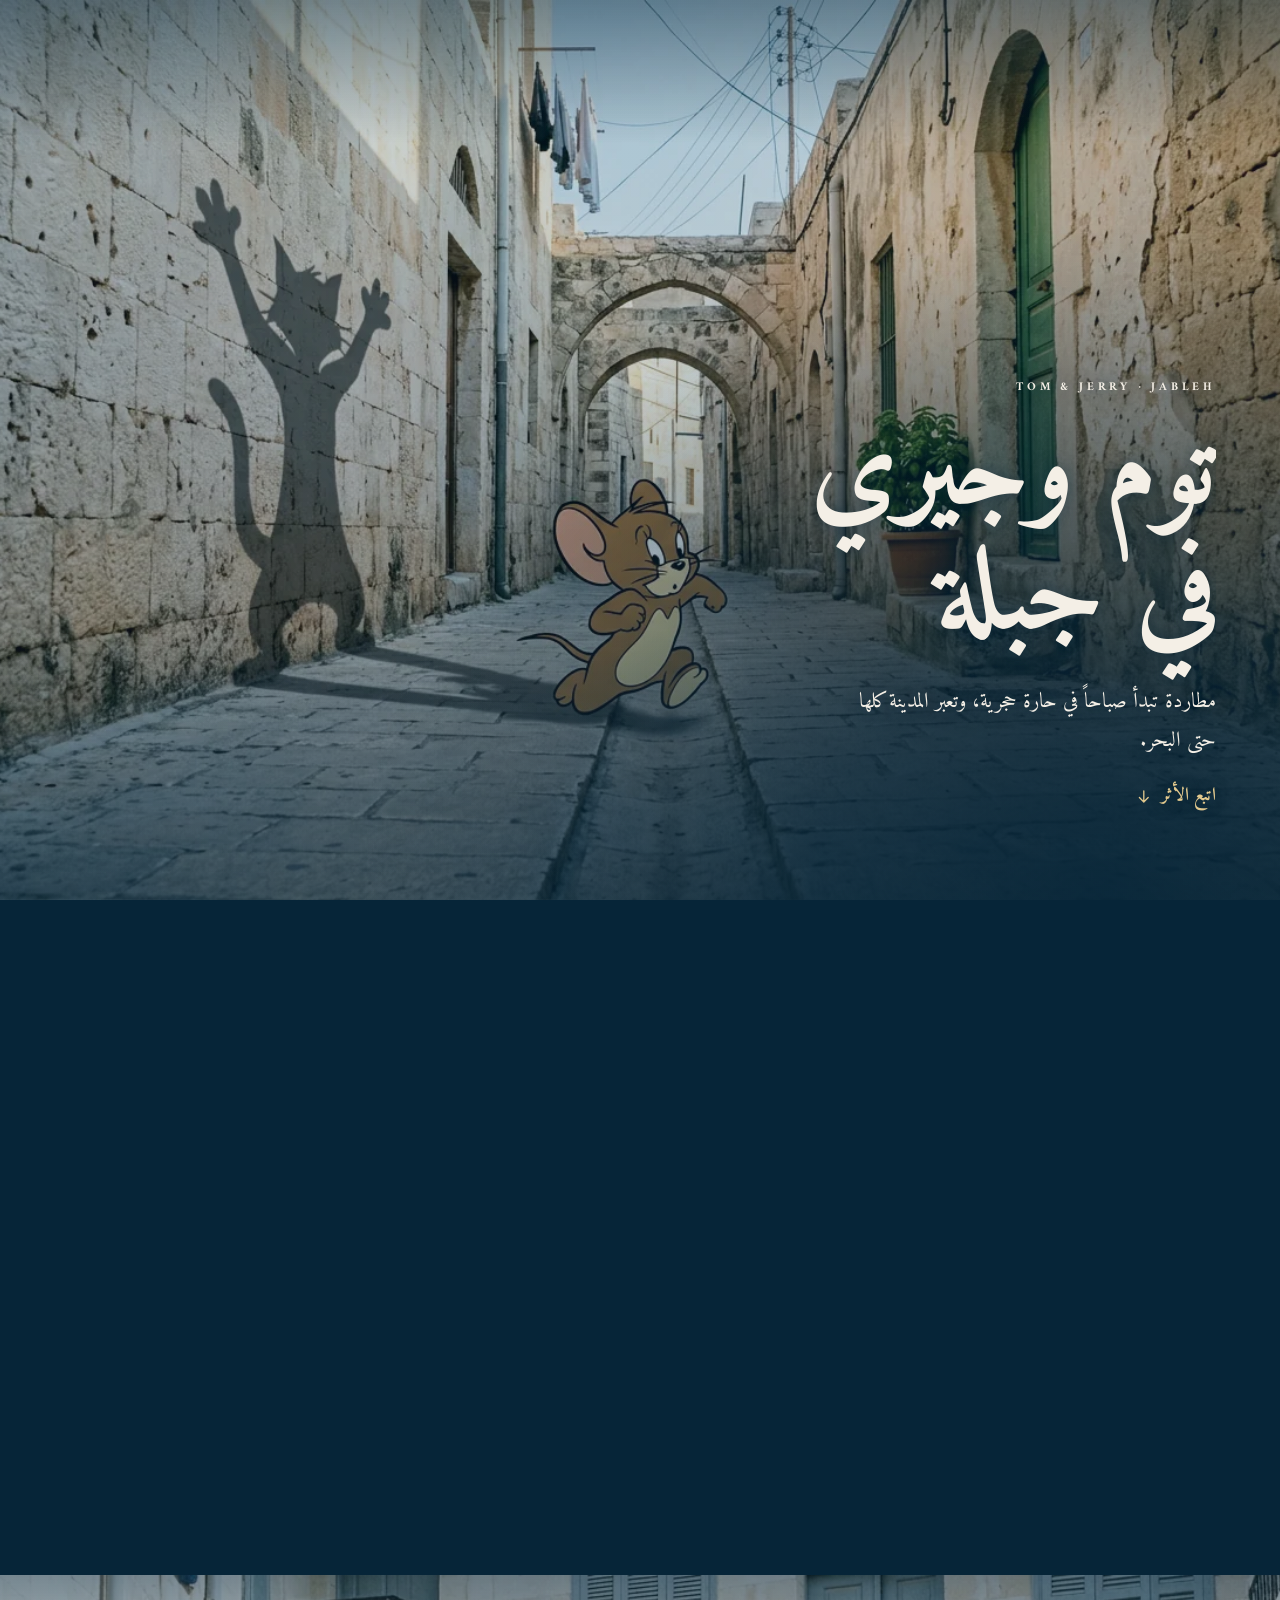
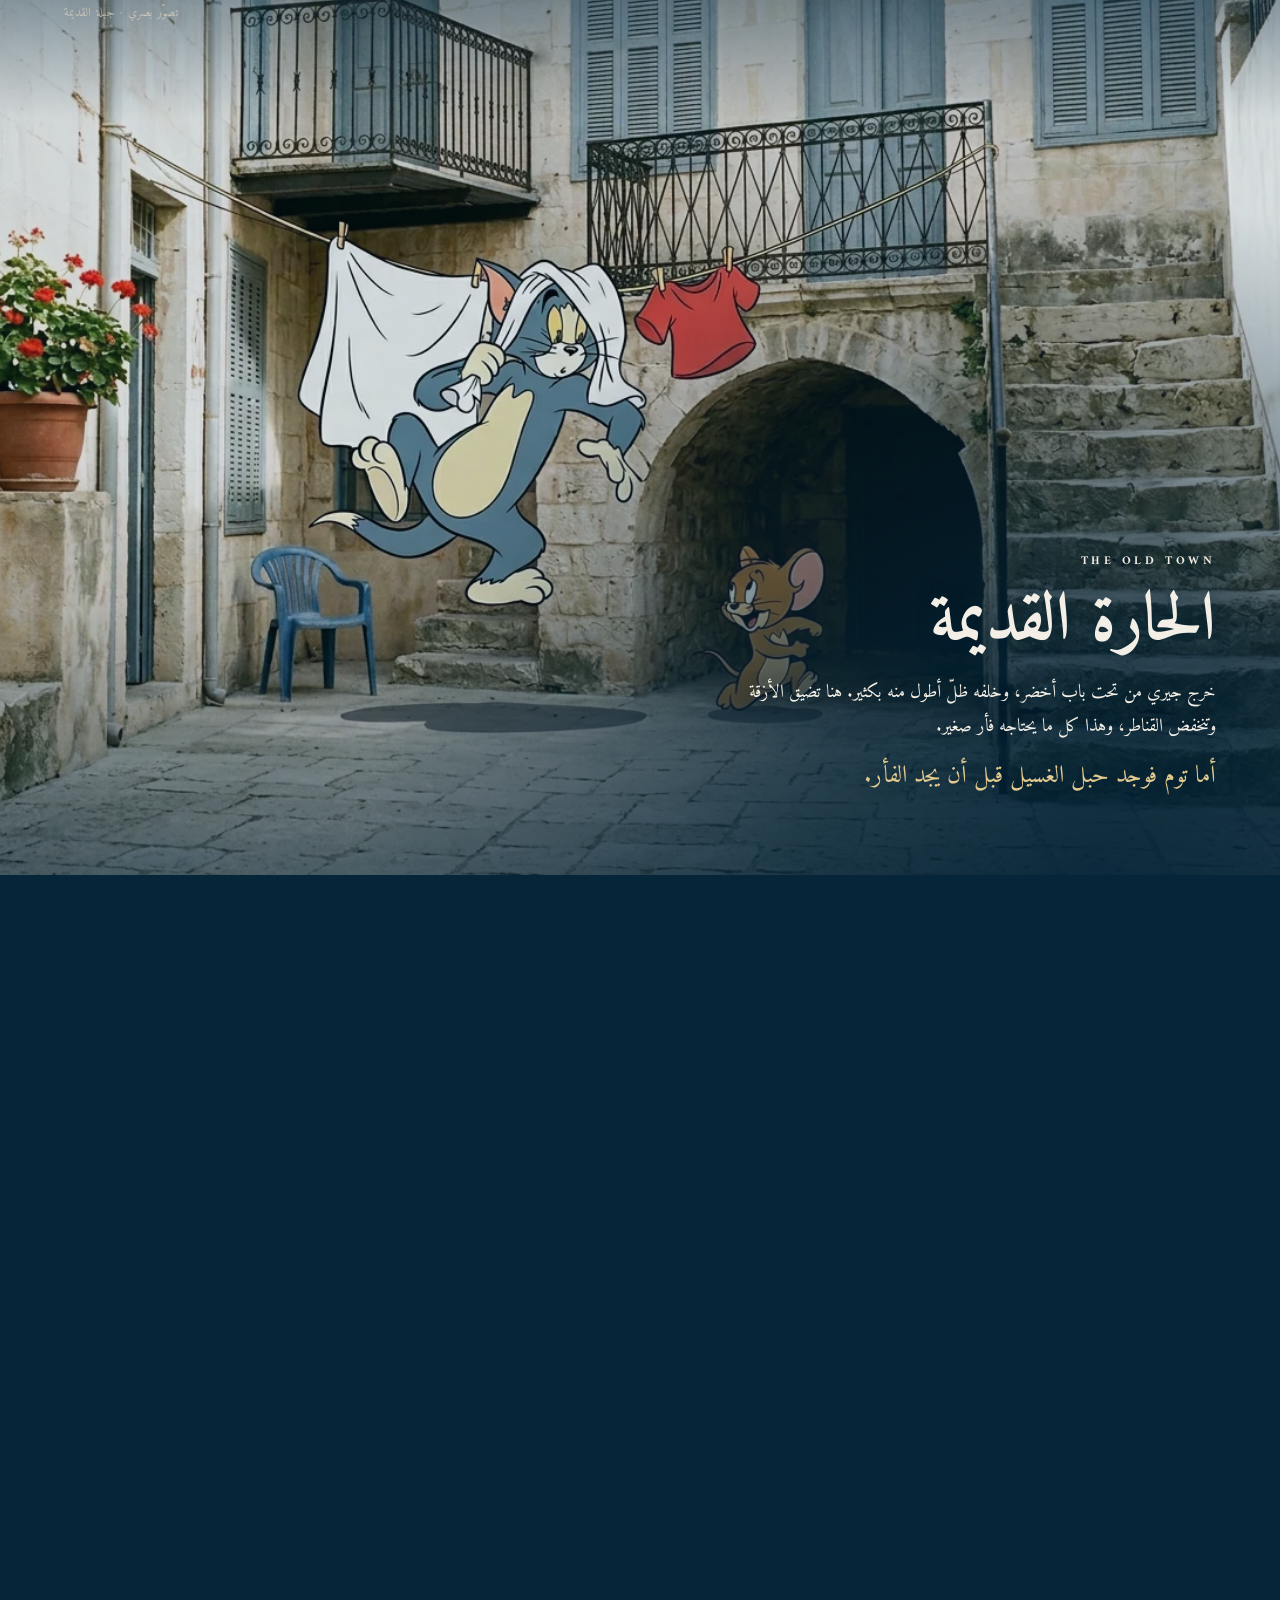
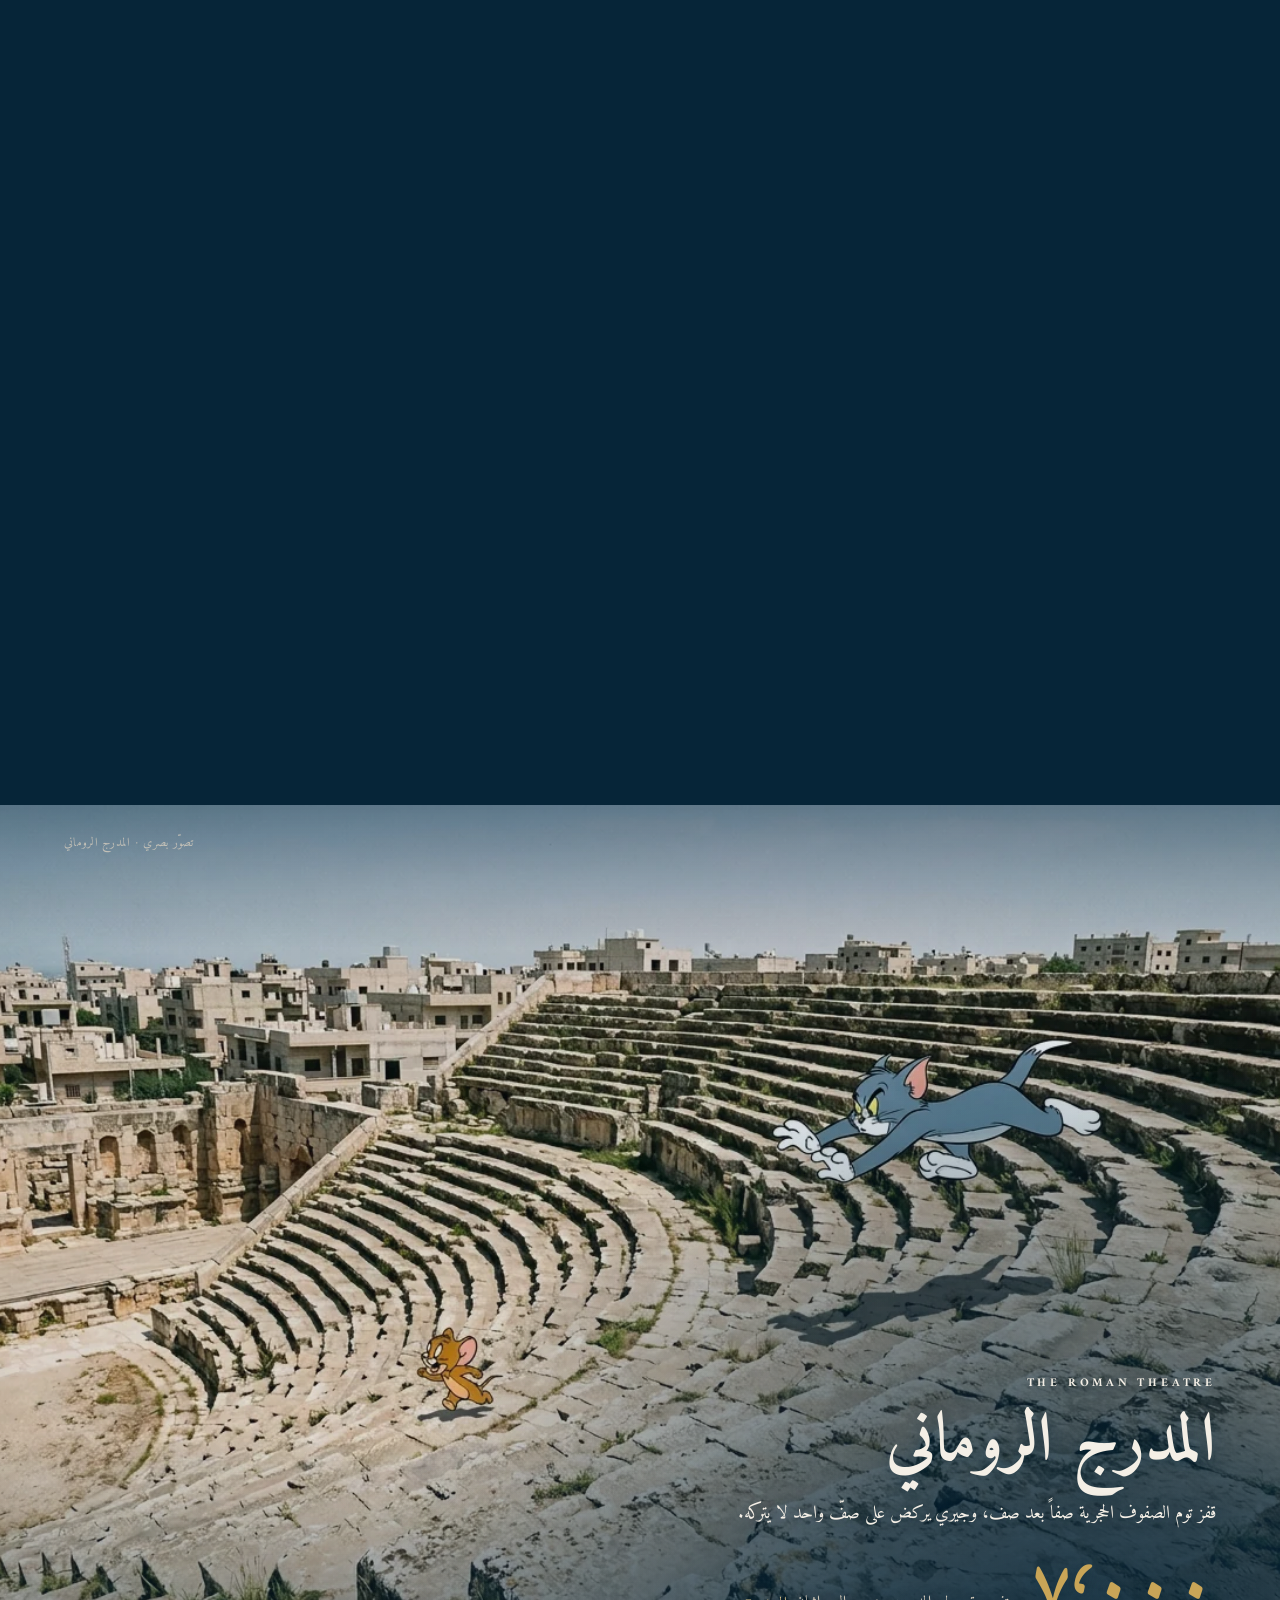
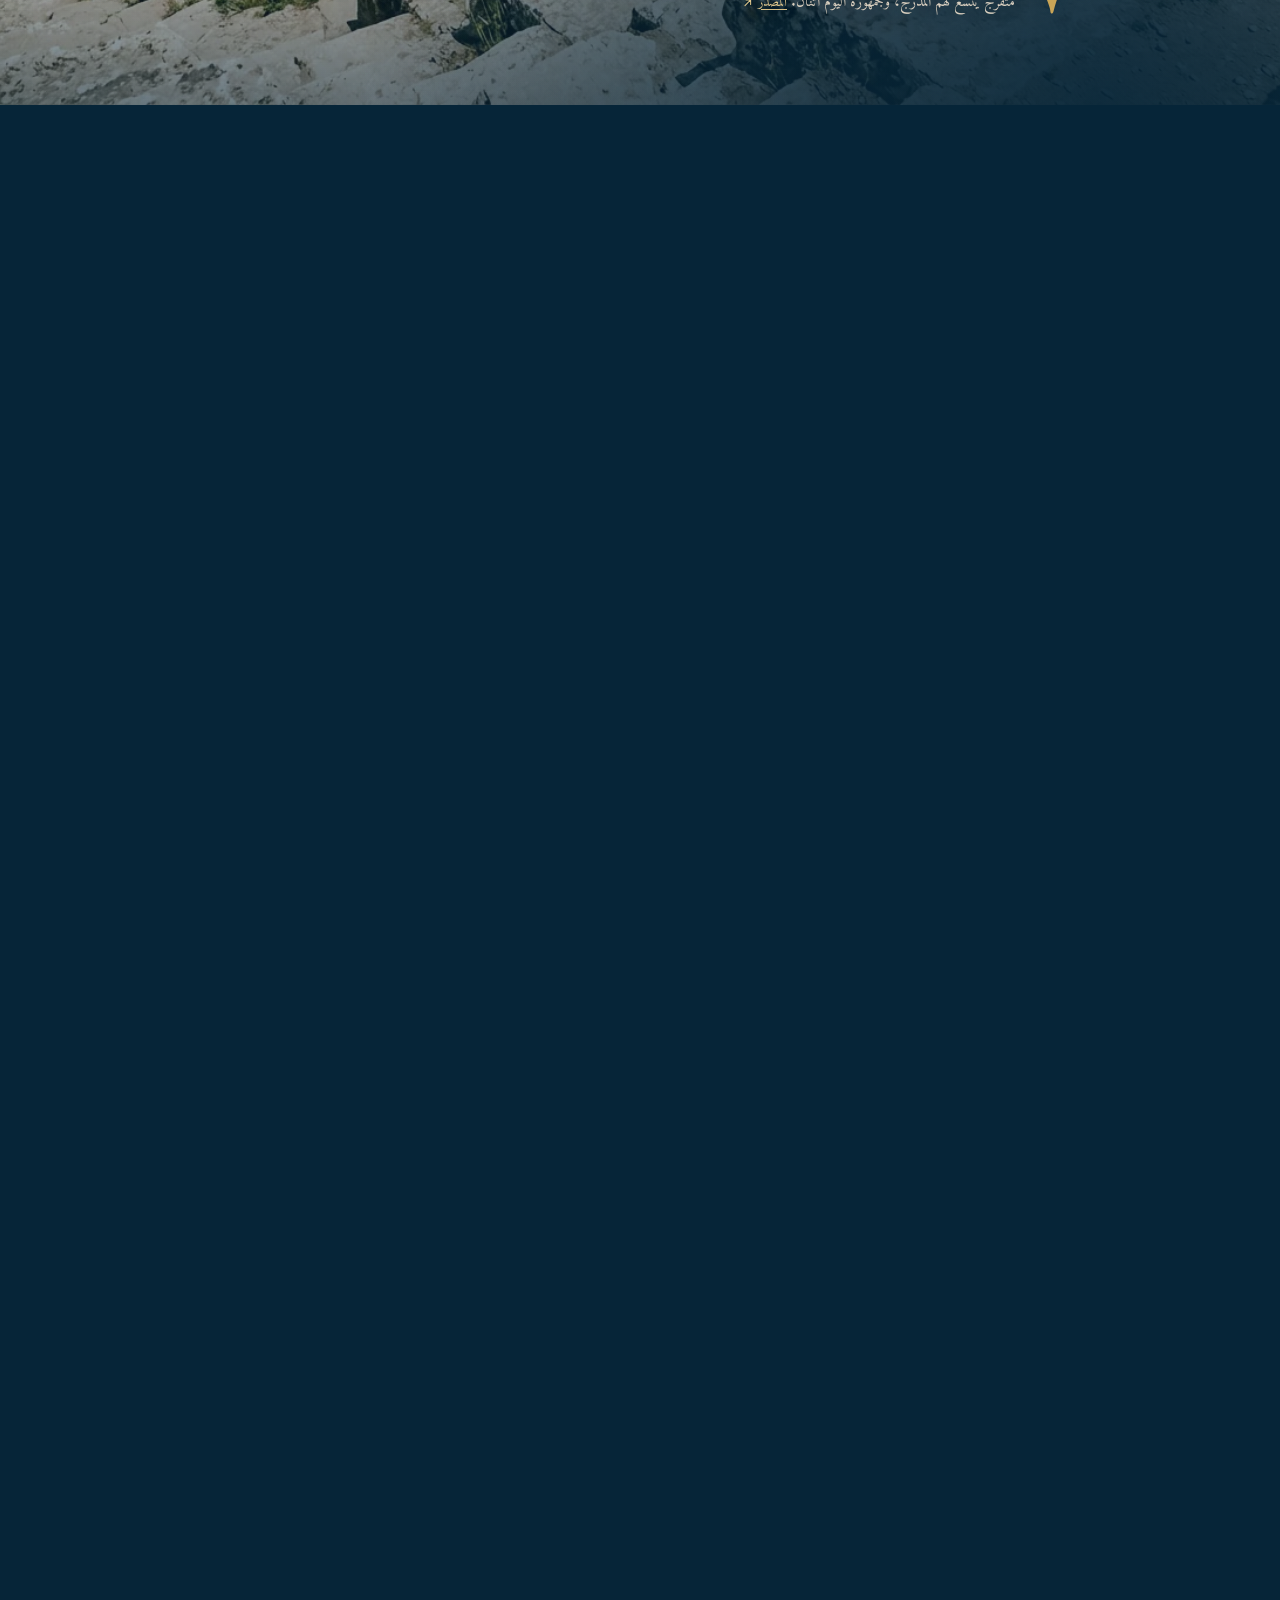
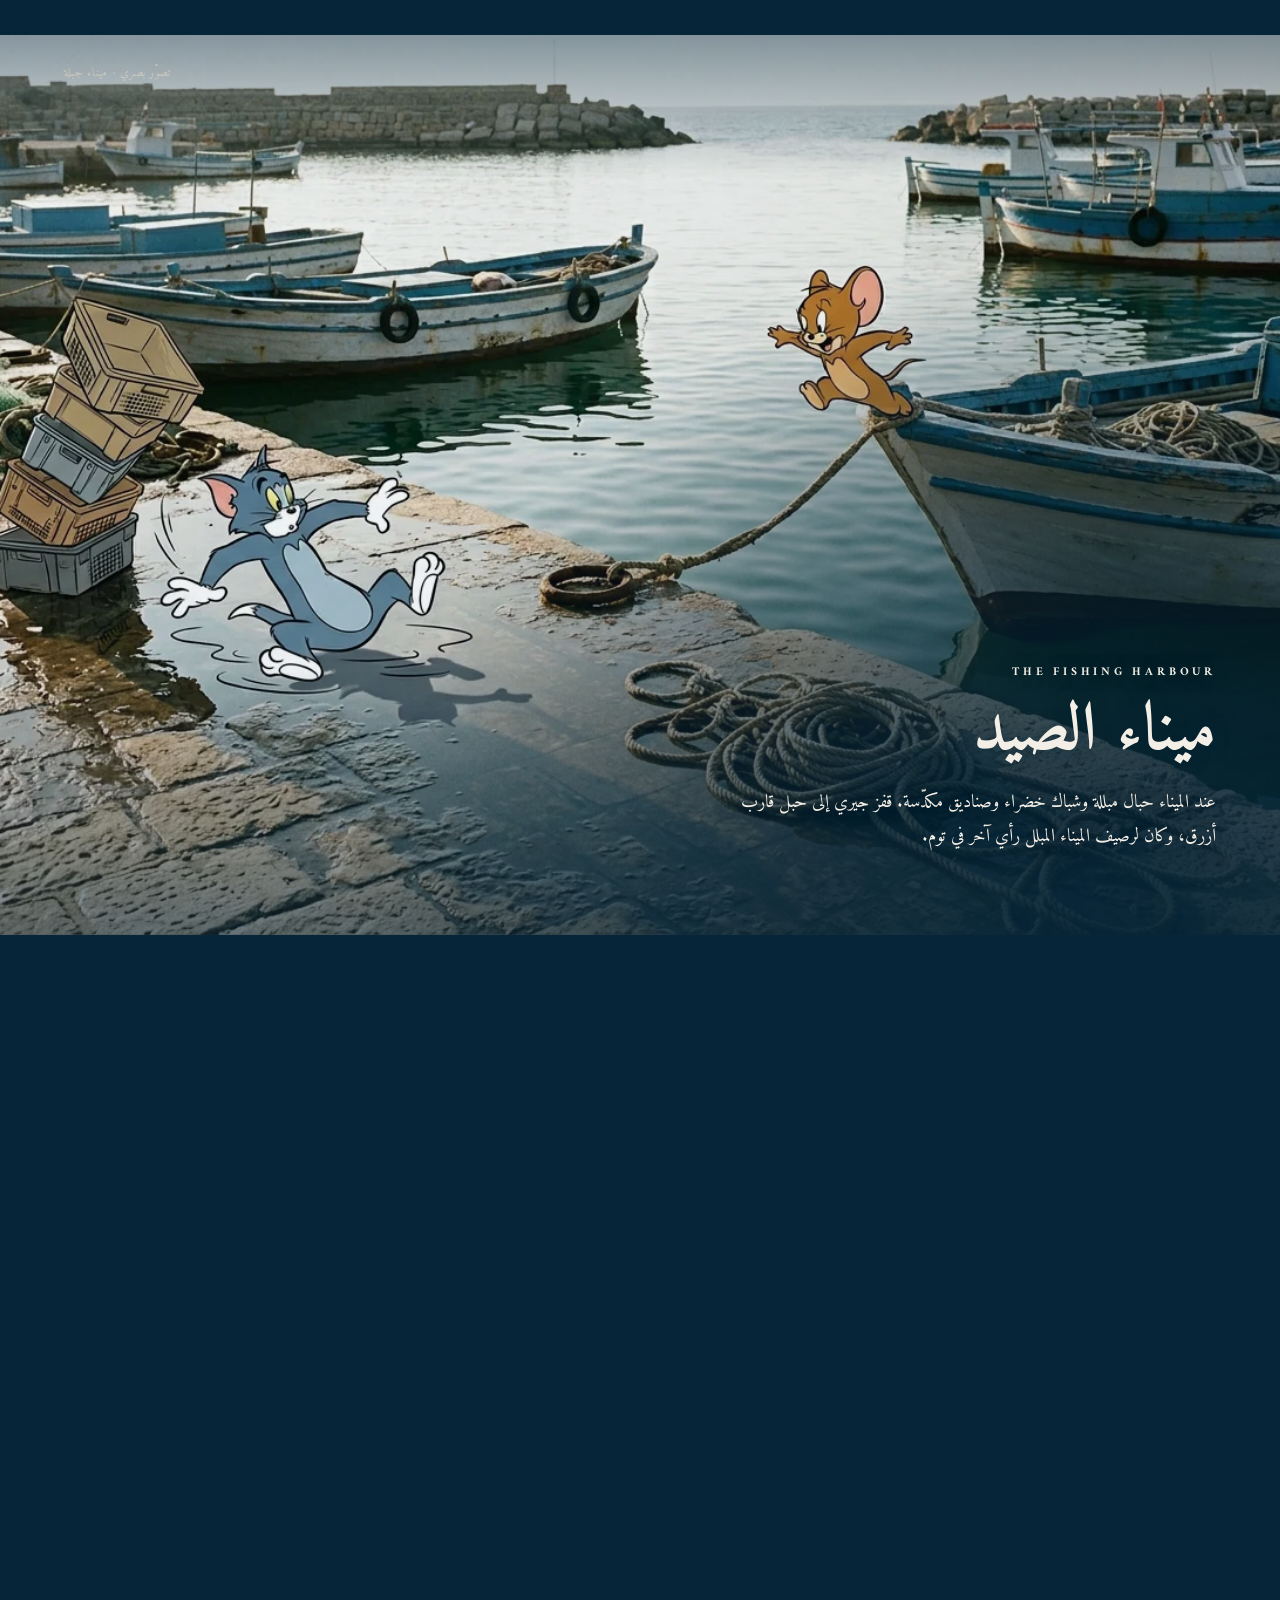
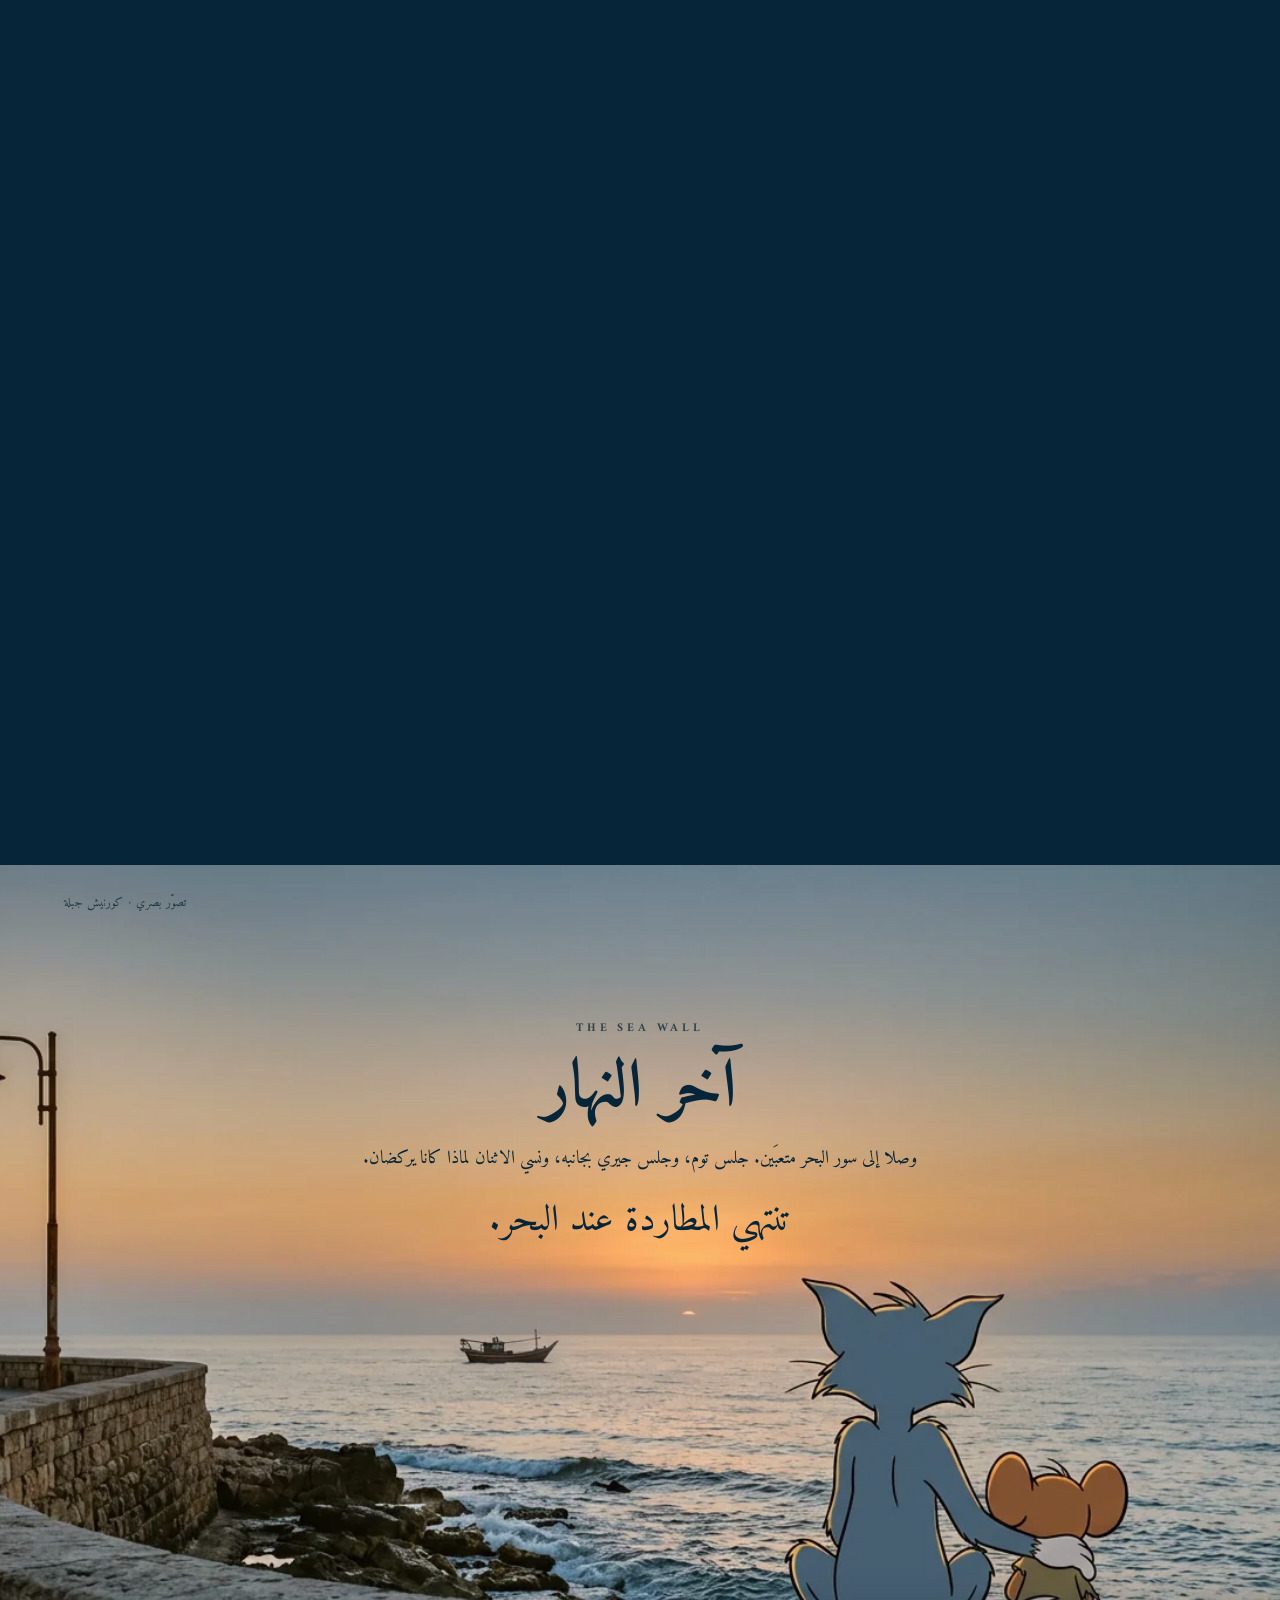
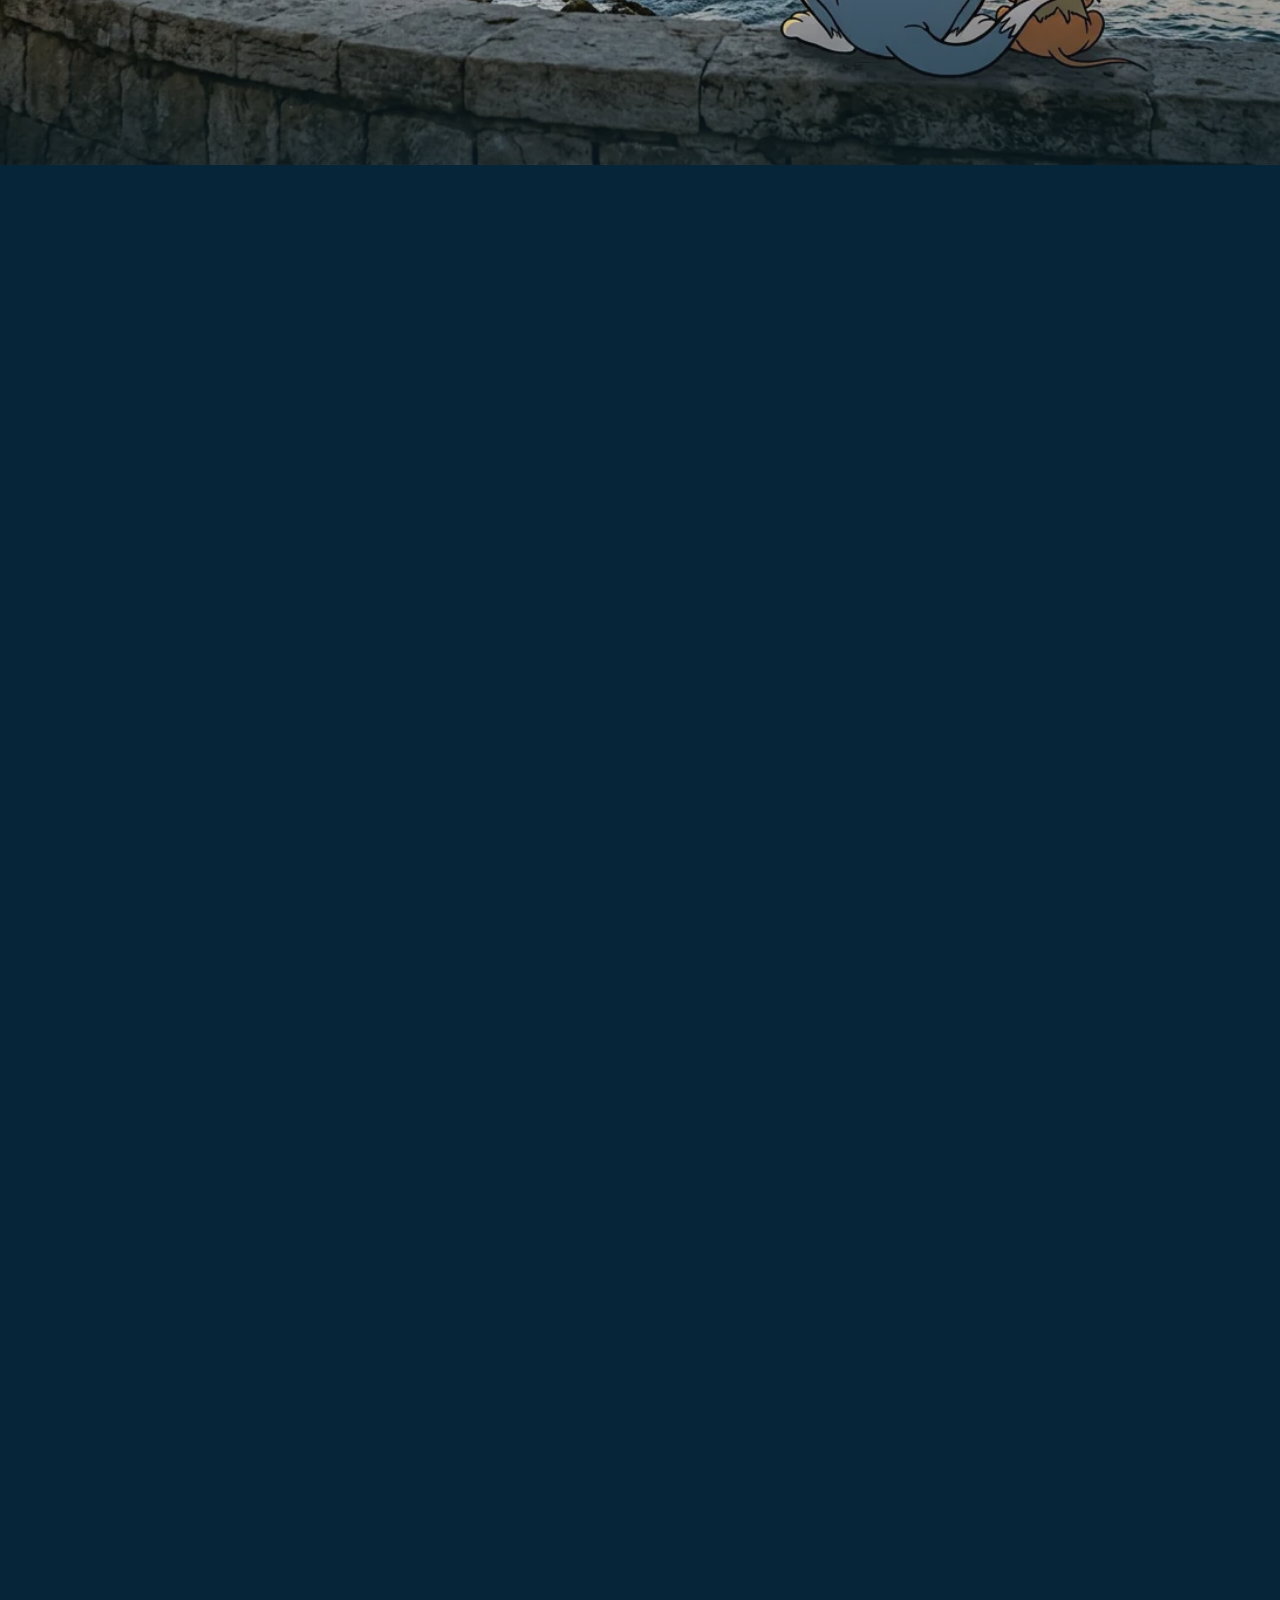
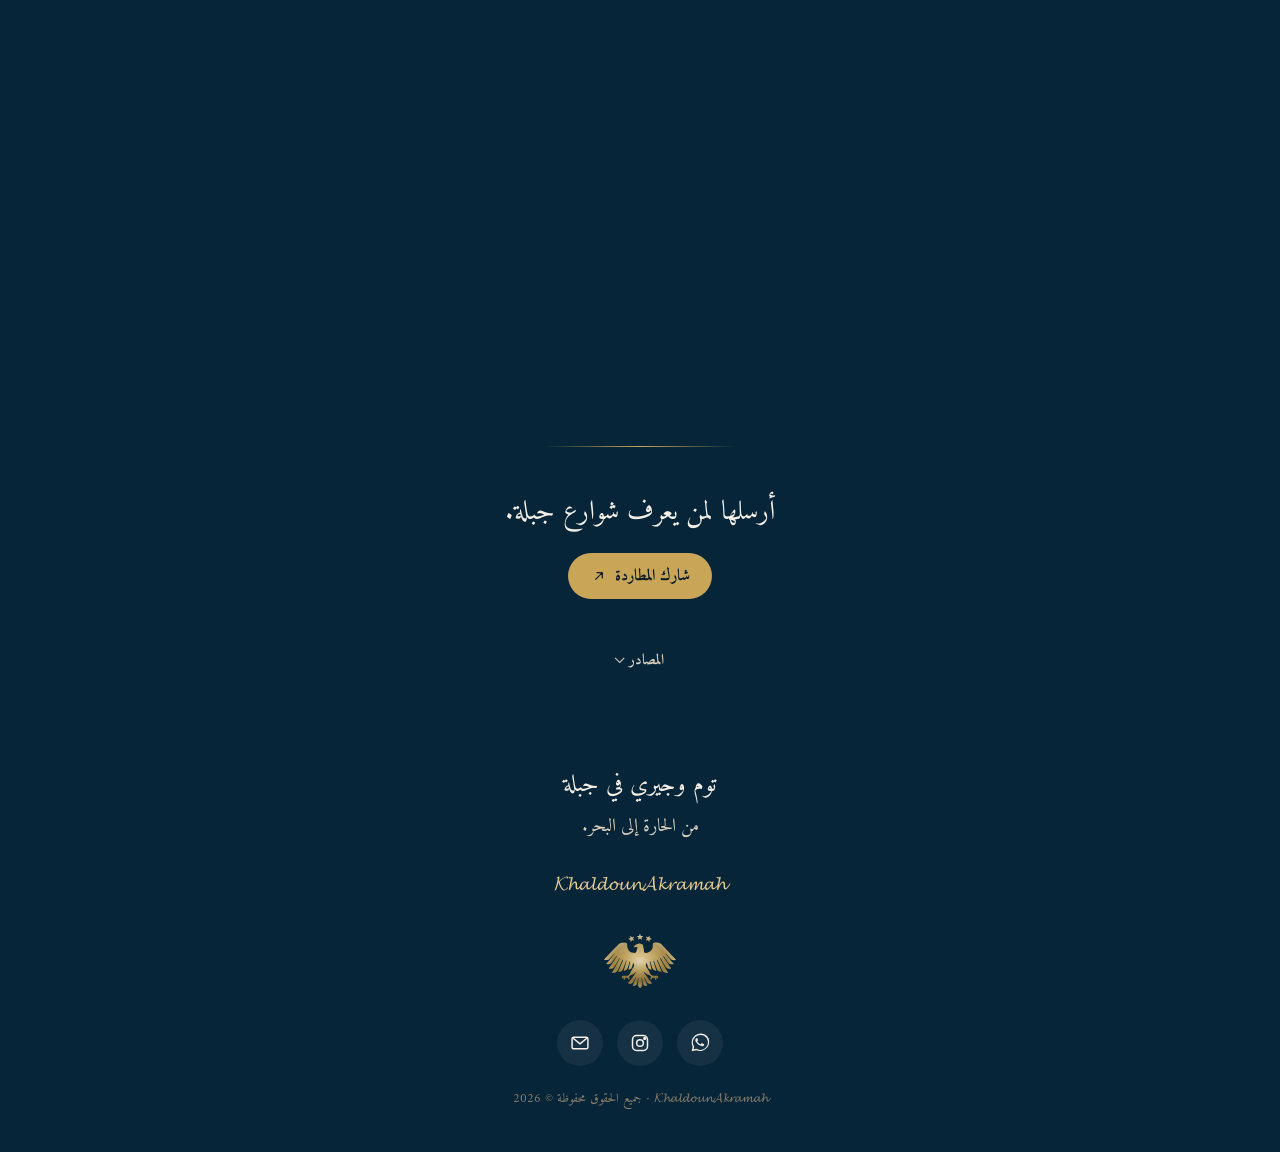
==== commit ac4d14f8: "بنى: النسخة الثانية، الشخصيتان تركضان داخل المشاهد المثبّتة برسمات ركض حقيقية Co-Authored-By: Claude" ====
--- a/index.html
+++ b/index.html
@@ -15,89 +15,110 @@
 <meta name="twitter:card" content="summary_large_image">
 <link rel="icon" href="images/eagle-emblem-metal.svg" type="image/svg+xml">
 <link rel="preload" href="fonts/Amiri-Bold.woff2" as="font" type="font/woff2" crossorigin>
+<link rel="preload" href="images/hero-alley.webp" as="image">
 <link rel="stylesheet" href="style.css">
 </head>
 <body>
 <a class="skip-link" href="#old-town">انتقل إلى المطاردة</a>
 
-<header class="hero scene" data-tint="morning" data-chase="hero">
-  <img class="scene-photo" src="images/hero-alley.webp" alt="زقاق حجري ضيق في جبلة القديمة صباحاً، فأر كرتوني بني يركض نحو الكاميرا وظل قط طويل على الجدار خلفه" width="1376" height="768" fetchpriority="high">
-  <div class="scene-veil" aria-hidden="true"></div>
-  <div class="hero-copy">
-    <p class="latin-line" dir="ltr">TOM &amp; JERRY · JABLEH</p>
-    <h1>توم وجيري<br>في جبلة</h1>
-    <p class="lede">مطاردة تبدأ صباحاً في حارة حجرية، وتعبر المدينة كلها حتى البحر.</p>
-    <a class="start-link" href="#old-town">اتبع الأثر <svg viewBox="0 0 24 24" aria-hidden="true"><path d="M12 4v15m0 0-6-6m6 6 6-6"/></svg></a>
+<header class="stage stage-hero" id="top" data-scene="hero" data-tint="morning" data-copy="hero">
+  <div class="pin">
+    <div class="frame" data-pos="50% 50%">
+      <img class="plate" src="images/plate-hero.webp" alt="" width="1376" height="768" fetchpriority="high">
+      <img class="full" src="images/hero-alley.webp" alt="زقاق حجري ضيق في جبلة القديمة صباحاً، فأر كرتوني بني يركض نحو القارئ وظل قط طويل على الجدار خلفه" width="1376" height="768">
+    </div>
+    <div class="veil" aria-hidden="true"></div>
+    <div class="copy">
+      <p class="latin-line" dir="ltr">TOM &amp; JERRY · JABLEH</p>
+      <h1><span class="line">توم وجيري</span><span class="line">في جبلة</span></h1>
+      <p class="lede">مطاردة تبدأ صباحاً في حارة حجرية، وتعبر المدينة كلها حتى البحر.</p>
+      <a class="start-link" href="#old-town">اتبع الأثر <svg viewBox="0 0 24 24" aria-hidden="true"><path d="M12 4v15m0 0-6-6m6 6 6-6"/></svg></a>
+    </div>
   </div>
-  <div class="lane" aria-hidden="true"><span class="runner runner-mouse"></span><span class="runner runner-cat"></span></div>
 </header>
 
 <main>
-  <section class="scene" id="old-town" data-tint="late-morning" data-chase="tangle" aria-labelledby="old-town-title">
-    <figure class="scene-figure">
-      <a class="image-link" href="images/scene-old-town.webp" data-view data-title="الحارة القديمة" data-desc="تصوّر بصري مولَّد: القط عالق في حبل الغسيل، والفأر يفلت تحت القنطرة." aria-label="كبّر صورة الحارة القديمة">
-        <img class="scene-photo" src="images/scene-old-town.webp" alt="قط كرتوني رمادي عالق في حبل غسيل بين جدران حجرية، وفأر بني يفلت تحت قنطرة منخفضة" width="1376" height="652" loading="lazy">
-      </a>
-      <figcaption>تصوّر بصري · جبلة القديمة</figcaption>
-    </figure>
-    <div class="scene-veil" aria-hidden="true"></div>
-    <div class="scene-copy">
-      <p class="latin-line" dir="ltr">THE OLD TOWN</p>
-      <h2 id="old-town-title">الحارة القديمة</h2>
-      <p>خرج جيري من تحت باب أخضر، وخلفه ظلّ أطول منه بكثير. هنا تضيق الأزقة وتنخفض القناطر، وهذا كل ما يحتاجه فأر صغير.</p>
-      <p>أما توم فوجد حبل الغسيل قبل أن يجد الفأر.</p>
+  <section class="stage" id="old-town" data-scene="old-town" data-tint="late-morning" data-copy="start" aria-labelledby="old-town-title">
+    <div class="pin">
+      <div class="frame" data-pos="70% 50%">
+        <img class="plate" src="images/plate-old-town.webp" alt="" width="1376" height="768" loading="lazy">
+        <a class="image-link" href="images/scene-old-town.webp" data-view data-title="الحارة القديمة" data-desc="تصوّر بصري مولَّد: القط عالق في حبل الغسيل، والفأر يفلت أمام القنطرة." aria-label="كبّر صورة الحارة القديمة">
+          <img class="full" src="images/scene-old-town.webp" alt="قط كرتوني رمادي عالق في حبل غسيل بين جدران حجرية، وفأر بني يفلت أمام قنطرة منخفضة" width="1376" height="768" loading="lazy">
+        </a>
+        <div class="actor actor-cat" aria-hidden="true"></div>
+        <div class="actor actor-mouse" aria-hidden="true"></div>
+      </div>
+      <div class="veil" aria-hidden="true"></div>
+      <p class="credit">تصوّر بصري · جبلة القديمة</p>
+      <div class="copy">
+        <p class="latin-line" dir="ltr">THE OLD TOWN</p>
+        <h2 id="old-town-title">الحارة القديمة</h2>
+        <p>خرج جيري من تحت باب أخضر، وخلفه ظلّ أطول منه بكثير. هنا تضيق الأزقة وتنخفض القناطر، وهذا كل ما يحتاجه فأر صغير.</p>
+        <p class="turn">أما توم فوجد حبل الغسيل قبل أن يجد الفأر.</p>
+      </div>
     </div>
-    <div class="lane" aria-hidden="true"><span class="runner runner-mouse"></span><span class="runner runner-cat"></span></div>
   </section>
 
-  <section class="scene" id="theatre" data-tint="noon" data-chase="close" aria-labelledby="theatre-title">
-    <figure class="scene-figure">
-      <a class="image-link" href="images/scene-theatre.webp" data-view data-title="المدرج الروماني" data-desc="تصوّر بصري مولَّد: الفأر يركض على صف حجري، والقط يقفز الصفوف خلفه." aria-label="كبّر صورة المدرج الروماني">
-        <img class="scene-photo" src="images/scene-theatre.webp" alt="مدرج روماني من حجر قديم، فأر كرتوني صغير يركض على أحد صفوفه وقط يقفز من صف إلى صف خلفه" width="1376" height="559" loading="lazy">
-      </a>
-      <figcaption>تصوّر بصري · المدرج الروماني</figcaption>
-    </figure>
-    <div class="scene-veil" aria-hidden="true"></div>
-    <div class="scene-copy">
-      <p class="latin-line" dir="ltr">THE ROMAN THEATRE</p>
-      <h2 id="theatre-title">المدرج الروماني</h2>
-      <p>قفز توم الصفوف الحجرية صفاً بعد صف، وجيري يركض على صفّ واحد لا يتركه.</p>
-      <p class="seat-count"><span class="count" data-target="7000">٧٬٠٠٠</span><span class="count-label">متفرج يتسع لهم المدرج، وجمهوره اليوم اثنان. <a class="source-ref" href="https://en.wikipedia.org/wiki/Jableh" target="_blank" rel="noopener noreferrer">المصدر<svg viewBox="0 0 24 24" aria-hidden="true"><path d="M7 17 17 7M9 7h8v8"/></svg></a></span></p>
+  <section class="stage" id="theatre" data-scene="theatre" data-tint="noon" data-copy="start" aria-labelledby="theatre-title">
+    <div class="pin">
+      <div class="frame" data-pos="62% 50%">
+        <img class="plate" src="images/plate-theatre.webp" alt="" width="1376" height="768" loading="lazy">
+        <a class="image-link" href="images/scene-theatre.webp" data-view data-title="المدرج الروماني" data-desc="تصوّر بصري مولَّد: الفأر يركض على صف حجري، والقط يقفز الصفوف خلفه." aria-label="كبّر صورة المدرج الروماني">
+          <img class="full" src="images/scene-theatre.webp" alt="مدرج روماني من حجر قديم، فأر كرتوني صغير يركض على أحد صفوفه وقط يقفز من صف إلى صف خلفه" width="1376" height="768" loading="lazy">
+        </a>
+        <div class="actor actor-cat" aria-hidden="true"></div>
+        <div class="actor actor-mouse" aria-hidden="true"></div>
+      </div>
+      <div class="veil" aria-hidden="true"></div>
+      <p class="credit">تصوّر بصري · المدرج الروماني</p>
+      <div class="copy">
+        <p class="latin-line" dir="ltr">THE ROMAN THEATRE</p>
+        <h2 id="theatre-title">المدرج الروماني</h2>
+        <p>قفز توم الصفوف الحجرية صفاً بعد صف، وجيري يركض على صفّ واحد لا يتركه.</p>
+        <p class="seat-count"><span class="count" data-target="7000">٧٬٠٠٠</span><span class="count-label">متفرج يتسع لهم المدرج، وجمهوره اليوم اثنان. <a class="source-ref" href="https://en.wikipedia.org/wiki/Jableh" target="_blank" rel="noopener noreferrer">المصدر<svg viewBox="0 0 24 24" aria-hidden="true"><path d="M7 17 17 7M9 7h8v8"/></svg></a></span></p>
+      </div>
     </div>
-    <div class="lane" aria-hidden="true"><span class="runner runner-mouse"></span><span class="runner runner-cat"></span></div>
   </section>
 
-  <section class="scene" id="harbour" data-tint="afternoon" data-chase="slip" aria-labelledby="harbour-title">
-    <figure class="scene-figure">
-      <a class="image-link" href="images/scene-harbour.webp" data-view data-title="ميناء الصيد" data-desc="تصوّر بصري مولَّد: الفأر يقفز إلى حبل قارب، والقط ينزلق على الرصيف المبلل." aria-label="كبّر صورة ميناء الصيد">
-        <img class="scene-photo" src="images/scene-harbour.webp" alt="رصيف ميناء صيد مبلل وقوارب خشبية، فأر كرتوني يقفز إلى حبل قارب أزرق وقط ينزلق بين صناديق السمك" width="1376" height="614" loading="lazy">
-      </a>
-      <figcaption>تصوّر بصري · ميناء جبلة</figcaption>
-    </figure>
-    <div class="scene-veil" aria-hidden="true"></div>
-    <div class="scene-copy">
-      <p class="latin-line" dir="ltr">THE FISHING HARBOUR</p>
-      <h2 id="harbour-title">ميناء الصيد</h2>
-      <p>عند الميناء حبال مبللة وشباك خضراء وصناديق مكدّسة. قفز جيري إلى حبل قارب أزرق، وكان لرصيف الميناء المبلل رأي آخر في توم.</p>
+  <section class="stage" id="harbour" data-scene="harbour" data-tint="afternoon" data-copy="start" aria-labelledby="harbour-title">
+    <div class="pin">
+      <div class="frame" data-pos="45% 50%">
+        <img class="plate" src="images/plate-harbour.webp" alt="" width="1376" height="768" loading="lazy">
+        <a class="image-link" href="images/scene-harbour.webp" data-view data-title="ميناء الصيد" data-desc="تصوّر بصري مولَّد: الفأر يقفز إلى حبل قارب، والقط ينزلق على الرصيف المبلل." aria-label="كبّر صورة ميناء الصيد">
+          <img class="full" src="images/scene-harbour.webp" alt="رصيف ميناء صيد مبلل وقوارب خشبية، فأر كرتوني يقفز إلى حبل قارب أزرق وقط ينزلق بين صناديق السمك" width="1376" height="768" loading="lazy">
+        </a>
+        <div class="actor actor-cat" aria-hidden="true"></div>
+        <div class="actor actor-mouse" aria-hidden="true"></div>
+      </div>
+      <div class="veil" aria-hidden="true"></div>
+      <p class="credit">تصوّر بصري · ميناء جبلة</p>
+      <div class="copy">
+        <p class="latin-line" dir="ltr">THE FISHING HARBOUR</p>
+        <h2 id="harbour-title">ميناء الصيد</h2>
+        <p>عند الميناء حبال مبللة وشباك خضراء وصناديق مكدّسة. قفز جيري إلى حبل قارب أزرق، وكان لرصيف الميناء المبلل رأي آخر في توم.</p>
+      </div>
     </div>
-    <div class="lane" aria-hidden="true"><span class="runner runner-mouse"></span><span class="runner runner-cat"></span></div>
   </section>
 
-  <section class="scene scene-last" id="corniche" data-copy="left" data-tint="sunset" data-chase="rest" aria-labelledby="corniche-title">
-    <figure class="scene-figure">
-      <a class="image-link" href="images/scene-corniche.webp" data-view data-title="سور البحر" data-desc="تصوّر بصري مولَّد: القط والفأر جالسان جنباً إلى جنب على سور البحر عند الغروب." aria-label="كبّر صورة سور البحر">
-        <img class="scene-photo" src="images/scene-corniche.webp" alt="قط وفأر كرتونيان من الخلف جالسان على سور حجري أمام البحر عند الغروب" width="1376" height="768" loading="lazy">
-      </a>
-      <figcaption>تصوّر بصري · كورنيش جبلة</figcaption>
-    </figure>
-    <div class="scene-veil" aria-hidden="true"></div>
-    <div class="scene-copy">
-      <p class="latin-line" dir="ltr">THE SEA WALL</p>
-      <h2 id="corniche-title">آخر النهار</h2>
-      <p>وصلا إلى سور البحر متعبَين. جلس توم، وجلس جيري بجانبه، ونسي الاثنان لماذا كانا يركضان.</p>
-      <p class="closing-line">تنتهي المطاردة عند البحر.</p>
+  <section class="stage stage-last" id="corniche" data-scene="corniche" data-tint="sunset" data-copy="sky" aria-labelledby="corniche-title">
+    <div class="pin">
+      <div class="frame" data-pos="60% 50%">
+        <img class="plate" src="images/plate-corniche.webp" alt="" width="1376" height="768" loading="lazy">
+        <a class="image-link" href="images/scene-corniche.webp" data-view data-title="سور البحر" data-desc="تصوّر بصري مولَّد: القط والفأر جالسان جنباً إلى جنب على سور البحر عند الغروب." aria-label="كبّر صورة سور البحر">
+          <img class="full" src="images/scene-corniche.webp" alt="قط وفأر كرتونيان من الخلف جالسان على سور حجري أمام البحر عند الغروب" width="1376" height="768" loading="lazy">
+        </a>
+        <div class="actor actor-cat" aria-hidden="true"></div>
+        <div class="actor actor-mouse" aria-hidden="true"></div>
+      </div>
+      <div class="veil" aria-hidden="true"></div>
+      <p class="credit">تصوّر بصري · كورنيش جبلة</p>
+      <div class="copy">
+        <p class="latin-line" dir="ltr">THE SEA WALL</p>
+        <h2 id="corniche-title">آخر النهار</h2>
+        <p>وصلا إلى سور البحر متعبَين. جلس توم، وجلس جيري بجانبه، ونسي الاثنان لماذا كانا يركضان.</p>
+        <p class="closing-line">تنتهي المطاردة عند البحر.</p>
+      </div>
     </div>
-    <div class="lane" aria-hidden="true"><span class="runner runner-mouse"></span><span class="runner runner-cat"></span></div>
   </section>
 
   <section class="afterword" aria-label="المشاركة والمصادر">
@@ -130,7 +151,7 @@
 
 <dialog id="image-dialog" class="image-dialog" aria-labelledby="image-title">
   <button class="dialog-close" type="button" aria-label="أغلق الصورة"><svg viewBox="0 0 24 24" aria-hidden="true"><path d="M6 6l12 12M18 6 6 18"/></svg></button>
-  <img id="enlarged-image" src="images/scene-old-town.webp" alt="" width="1376" height="652">
+  <img id="enlarged-image" src="images/scene-old-town.webp" alt="" width="1376" height="768">
   <div class="dialog-caption">
     <button id="previous-image" type="button" aria-label="الصورة السابقة"><svg viewBox="0 0 24 24" aria-hidden="true"><path d="m9 6 6 6-6 6"/></svg></button>
     <div><h2 id="image-title"></h2><p id="image-description"></p></div>
--- a/style.css
+++ b/style.css
@@ -4,8 +4,9 @@
 @font-face { font-family: 'Amiri'; src: url('fonts/Amiri-Regular.woff2') format('woff2'); font-weight: 400; font-style: normal; font-display: swap; }
 @font-face { font-family: 'Cairo'; src: url('fonts/Cairo-Variable.woff2') format('woff2'); font-weight: 300 800; font-style: normal; font-display: swap; }
 
-/* تسجيل شدة التراكب حتى يتدرّج تغيّرها */
+/* قيم تتدرّج بالحركة */
 @property --tint-a { syntax: '<number>'; inherits: true; initial-value: .3; }
+@property --reveal { syntax: '<percentage>'; inherits: false; initial-value: 0%; }
 
 :root {
   /* البحر: أرضية الصفحة وتراكب الصور */
@@ -25,10 +26,9 @@
   --font-display: 'Amiri', 'Cairo', serif;
   --font-body: 'Cairo', 'Amiri', sans-serif;
 
-  --veil-strength: 1;
-  --lane-h: clamp(64px, 11vh, 120px);
+  --gutter: clamp(1.25rem, 5vw, 5.5rem);
   --ease-out: cubic-bezier(.16, 1, .3, 1);
-  --measure: 34rem;
+  --measure: 31rem;
 }
 
 *, *::before, *::after { box-sizing: border-box; }
@@ -40,13 +40,14 @@
   line-height: 1.85;
   color: var(--sand);
   background: var(--deep);
-  overflow-x: hidden;
+  overflow-x: clip;
 }
 ::selection { background: var(--gold); color: var(--ink); }
 img { display: block; max-width: 100%; height: auto; }
 a { color: inherit; text-underline-offset: .25em; }
 :focus-visible { outline: 2px solid var(--gold); outline-offset: 3px; border-radius: 2px; }
 svg { width: 1em; height: 1em; fill: none; stroke: currentColor; stroke-width: 1.8; stroke-linecap: round; stroke-linejoin: round; }
+html { scrollbar-color: var(--stone) var(--deep); }
 
 .skip-link {
   position: absolute; inset-inline-start: 1rem; top: -4rem; z-index: 50;
@@ -54,88 +55,124 @@
 }
 .skip-link:focus { top: 1rem; }
 
-/* ===== المشهد: صورة بملء الشاشة وتراكب ونص سفلي ===== */
-.scene {
-  position: relative;
-  min-height: 100svh;
-  display: grid;
-  align-items: end;
+/* ===== المسرح: مشهد مثبّت والتمرير يحرّك ما داخله ===== */
+.stage { position: relative; height: 270vh; }
+.stage-hero { height: 175vh; }
+.stage-last { height: 300vh; }
+.pin {
+  position: sticky; top: 0;
+  height: 100vh; height: 100svh;
   overflow: hidden;
   isolation: isolate;
-  padding: 0 clamp(1.25rem, 5vw, 5rem) calc(var(--lane-h) + clamp(2.5rem, 6vh, 4.5rem));
-}
-.scene-figure { margin: 0; position: absolute; inset: 0; z-index: -2; overflow: hidden; }
-.scene-figure .image-link { display: block; position: absolute; inset: 0; cursor: zoom-in; }
-.scene-photo {
+  display: grid;
+  padding: clamp(1.5rem, 5vh, 3.5rem) var(--gutter) clamp(2.5rem, 9vh, 6rem);
+}
+.frame {
+  position: absolute; inset: 0; z-index: -2;
+  transform: scale(var(--zoom, 1));
+  transform-origin: var(--zoom-origin, 50% 60%);
+  will-change: transform;
+}
+.frame img, .frame .image-link {
   position: absolute; inset: 0;
   width: 100%; height: 100%;
-  object-fit: cover; object-position: center 45%;
-  z-index: -2;
-  transform: scale(1.06);
-  transition: transform 2.4s var(--ease-out);
-}
-.scene.is-here .scene-photo { transform: scale(1); }
-
-/* التراكب: أزرق مخضرّ صباحاً يميل إلى الكهرمان مع تقدّم النهار */
-.scene-veil {
+}
+.frame img { object-fit: cover; object-position: var(--pos, 50% 50%); }
+.frame .image-link { display: block; cursor: zoom-in; }
+.frame .full { opacity: var(--full, 1); }
+.js .frame .full { opacity: var(--full, 0); }
+
+/* الممثلان: صفحة رسمات الركض، والإطار يتبدّل مع المسافة */
+.actor {
+  position: absolute; left: 0; top: 0;
+  width: 10px; height: 10px;
+  background-repeat: no-repeat;
+  background-position: 0 0;
+  pointer-events: none;
+  opacity: 0;
+  will-change: transform, opacity;
+  filter: drop-shadow(0 calc(var(--ah, 60px) * .04) calc(var(--ah, 60px) * .05) rgba(var(--sea-rgb), .35));
+}
+
+/* التراكب: أزرق مخضرّ صباحاً يخفّ مع وصول القارئ ويميل إلى الكهرمان عند الغروب */
+.veil {
   position: absolute; inset: 0; z-index: -1; pointer-events: none;
   background:
-    radial-gradient(ellipse 58% 72% at var(--copy-x, 86%) 100%, rgba(var(--sea-rgb), .9) 0%, rgba(var(--sea-rgb), .72) 40%, rgba(var(--sea-rgb), 0) 100%),
-    linear-gradient(to top, rgba(var(--sea-rgb), .78) 0%, rgba(var(--sea-rgb), .3) 18%, rgba(var(--sea-rgb), 0) 42%),
-    linear-gradient(rgba(var(--tint-rgb, var(--teal-rgb)), var(--tint-a, .42)), rgba(var(--tint-rgb, var(--teal-rgb)), var(--tint-a, .42)));
-  transition: --tint-a 2s var(--ease-out);
-}
-.scene:not(.is-here) .scene-veil { opacity: 1; }
-.scene.is-here .scene-veil { --tint-a: var(--tint-rest, .2); }
-.scene[data-tint="morning"]      { --tint-rgb: var(--teal-rgb); --tint-a: .34; --tint-rest: .22; }
-.scene[data-tint="late-morning"] { --tint-rgb: var(--teal-rgb); --tint-a: .4;  --tint-rest: .16; }
-.scene[data-tint="noon"]         { --tint-rgb: var(--teal-rgb); --tint-a: .36; --tint-rest: .12; }
-.scene[data-tint="afternoon"]    { --tint-rgb: var(--teal-rgb); --tint-a: .32; --tint-rest: .08; }
-.scene[data-tint="sunset"]       { --tint-rgb: var(--ember-rgb); --tint-a: .3;  --tint-rest: .04; }
-.scene[data-copy="left"] { --copy-x: 12%; }
-
-.scene figcaption {
-  position: absolute; inset-inline-end: clamp(1.25rem, 5vw, 5rem); top: clamp(1rem, 3vh, 2rem);
-  font-size: .78rem; letter-spacing: .02em; color: var(--sand-soft);
-  pointer-events: none;
-}
+    radial-gradient(ellipse 58% 75% at var(--copy-x, 86%) var(--copy-y, 100%), rgba(var(--sea-rgb), .9) 0%, rgba(var(--sea-rgb), .7) 38%, rgba(var(--sea-rgb), 0) 100%),
+    linear-gradient(to top, rgba(var(--sea-rgb), .55) 0%, rgba(var(--sea-rgb), 0) 30%),
+    linear-gradient(to bottom, rgba(var(--sea-rgb), .45) 0%, rgba(var(--sea-rgb), 0) 16%),
+    linear-gradient(rgba(var(--tint-rgb, var(--teal-rgb)), var(--tint-a)), rgba(var(--tint-rgb, var(--teal-rgb)), var(--tint-a)));
+}
+.stage[data-tint="morning"]      { --tint-rgb: var(--teal-rgb); }
+.stage[data-tint="late-morning"] { --tint-rgb: var(--teal-rgb); }
+.stage[data-tint="noon"]         { --tint-rgb: var(--teal-rgb); }
+.stage[data-tint="afternoon"]    { --tint-rgb: var(--teal-rgb); }
+.stage[data-tint="sunset"]       { --tint-rgb: var(--ember-rgb); }
+.stage[data-copy="end"] { --copy-x: 14%; }
+.stage[data-copy="sky"] .veil {
+  background:
+    linear-gradient(to top, rgba(var(--sea-rgb), .5) 0%, rgba(var(--sea-rgb), 0) 22%),
+    linear-gradient(rgba(var(--tint-rgb), var(--tint-a)), rgba(var(--tint-rgb), var(--tint-a)));
+}
+
+.credit {
+  position: absolute; inset-inline-end: var(--gutter); top: clamp(1rem, 3vh, 2rem);
+  margin: 0; font-size: .76rem; letter-spacing: .02em; color: var(--sand-soft);
+  opacity: .8;
+}
+.stage[data-copy="sky"] .credit { color: var(--deep); }
+
+/* ===== النص ===== */
+.copy {
+  position: relative;
+  max-width: var(--measure);
+  align-self: end;
+  justify-self: start;
+  text-shadow: 0 1px 16px rgba(var(--sea-rgb), .5);
+  opacity: var(--copy-o, 1);
+  transform: translateY(var(--copy-y-shift, 0px));
+}
+.stage[data-copy="end"] .copy { justify-self: end; }
+.stage[data-copy="sky"] .copy {
+  justify-self: center; align-self: start; text-align: center;
+  margin-top: clamp(3rem, 12vh, 8rem);
+  max-width: 36rem;
+  color: var(--deep); text-shadow: none;
+}
+.stage[data-copy="sky"] .copy p { color: var(--deep); }
+.stage[data-copy="sky"] h2 { color: var(--deep); }
+.stage[data-copy="sky"] .latin-line { text-align: center; color: var(--deep); opacity: .75; }
+.copy p { margin: 0 0 .85rem; color: var(--sand); text-wrap: pretty; }
+.copy p:last-child { margin-bottom: 0; }
 
 .latin-line {
-  margin: 0 0 .35rem;
+  margin: 0 0 .5rem;
   font-family: var(--font-body);
-  font-size: .78rem; font-weight: 600;
-  letter-spacing: .28em;
+  font-size: .74rem; font-weight: 600;
+  letter-spacing: .32em;
   color: var(--gold);
   text-align: right;
 }
-
-.hero-copy, .scene-copy {
-  max-width: var(--measure);
-  justify-self: start;
-  position: relative;
-}
-.scene-copy p { margin: 0 0 .9rem; color: var(--sand); text-wrap: pretty; }
-.hero-copy, .scene-copy { text-shadow: 0 1px 14px rgba(var(--sea-rgb), .55); }
-.scene-copy p:last-child { margin-bottom: 0; }
 
 h1, h2 {
   font-family: var(--font-display);
   font-weight: 700;
-  line-height: 1.12;
+  line-height: 1.08;
   margin: 0 0 1rem;
   color: var(--sand);
   text-wrap: balance;
 }
-h1 { font-size: clamp(3.2rem, 2rem + 6vw, 6rem); letter-spacing: -.01em; }
-h2 { font-size: clamp(2.3rem, 1.6rem + 3vw, 3.9rem); }
-
-.lede { font-size: clamp(1.1rem, 1rem + .4vw, 1.35rem); margin: 0 0 1.6rem; max-width: 30rem; color: var(--sand); text-wrap: balance; }
+h1 { font-size: clamp(3.4rem, 1.6rem + 7vw, 7.4rem); letter-spacing: -.01em; margin-bottom: 1.3rem; }
+h1 .line { display: block; }
+h2 { font-size: clamp(2.4rem, 1.5rem + 3.4vw, 4.4rem); }
+.turn { font-family: var(--font-display); font-size: 1.32em; line-height: 1.5; color: var(--gold-soft) !important; }
+
+.lede { font-size: clamp(1.1rem, 1rem + .4vw, 1.35rem); margin: 0 0 1.6rem; max-width: 27rem; color: var(--sand); text-wrap: balance; }
 
 .start-link {
   display: inline-flex; align-items: center; gap: .55rem;
   min-height: 44px; padding: .35rem 0;
   color: var(--gold-soft); font-weight: 600; text-decoration: none;
-  border-bottom: 1px solid rgba(var(--ember-rgb), 0);
   background: linear-gradient(var(--gold), var(--gold)) no-repeat right bottom / 0 1px;
   transition: background-size .5s var(--ease-out), color .3s;
 }
@@ -145,79 +182,39 @@
 
 .closing-line {
   font-family: var(--font-display);
-  font-size: clamp(1.45rem, 1.1rem + 1.2vw, 2rem);
+  font-size: clamp(1.6rem, 1.2rem + 1.4vw, 2.3rem);
   line-height: 1.4;
-  color: var(--gold-soft);
-  margin-top: 1.4rem !important;
+  margin-top: 1.2rem !important;
 }
 
 /* عدّاد مقاعد المدرج */
-.seat-count { display: flex; align-items: baseline; gap: 1rem; flex-wrap: wrap; margin-top: 1.3rem !important; }
+.seat-count { display: flex; align-items: baseline; gap: 1rem; flex-wrap: wrap; margin-top: 1.4rem !important; }
 .count {
   font-family: var(--font-display); font-weight: 700;
-  font-size: clamp(2.6rem, 2rem + 2.4vw, 3.8rem); line-height: 1;
+  font-size: clamp(3rem, 2rem + 3vw, 4.6rem); line-height: 1;
   color: var(--gold);
   font-variant-numeric: tabular-nums;
 }
-.count-label { flex: 1 1 14rem; font-size: .98rem; color: var(--sand-soft); }
-.source-ref {
-  display: inline-flex; align-items: center; gap: .2rem;
-  color: var(--gold-soft); font-size: .85rem; white-space: nowrap;
-}
-
-/* ===== حارة المطاردة: القط والفأر يعبران أسفل كل مشهد ===== */
-.lane {
-  position: absolute; inset-inline: 0; bottom: 0;
-  height: var(--lane-h);
-  pointer-events: none;
-  z-index: 2;
-}
-.lane::after {
-  content: ""; position: absolute; inset-inline: 0; bottom: 14%;
-  height: 1px;
-  background: linear-gradient(to left, transparent, rgba(244, 239, 230, .18) 20%, rgba(244, 239, 230, .18) 80%, transparent);
-}
-.runner {
-  position: absolute; bottom: 14%;
-  left: 0;
-  background: no-repeat center bottom / contain;
-  will-change: transform;
-  transform: translateX(var(--x, 120vw));
-}
-.runner::before { content: none; }
-.runner-mouse { height: calc(var(--lane-h) * .58); width: calc(var(--lane-h) * .62); background-image: url('images/sprite-mouse.png'); }
-.runner-cat   { height: calc(var(--lane-h) * .6); width: calc(var(--lane-h) * 1.76); background-image: url('images/sprite-cat.png'); transform-origin: 50% 70%; }
-.lane.is-running .runner { animation: gallop .32s steps(2) infinite; }
-.lane.is-running .runner-cat { animation-duration: .4s; }
-.runner.is-tangled { animation: tangle .5s ease-in-out infinite !important; }
-.runner.is-slipping { animation: slip .9s var(--ease-out) 1 forwards !important; }
-.runner.is-resting { animation: none !important; opacity: 0; transition: opacity 1.2s var(--ease-out); }
-@keyframes gallop {
-  0% { translate: 0 0; rotate: 0deg; }
-  50% { translate: 0 -10%; rotate: -4deg; }
-}
-@keyframes tangle {
-  0%, 100% { rotate: -9deg; translate: 0 -6%; }
-  50% { rotate: 9deg; translate: 0 -12%; }
-}
-@keyframes slip {
-  0% { rotate: 0deg; }
-  45% { rotate: -200deg; translate: 0 -40%; }
-  100% { rotate: -360deg; translate: 0 0; }
-}
-
-/* موضع الصورة والنص بحسب مكان الشخصيتين فيها */
-#old-town .scene-photo { object-position: 100% 50%; }
-#harbour .scene-photo { object-position: 40% 50%; }
-#theatre .scene-photo { object-position: 70% 50%; }
-.scene[data-copy="left"] .scene-copy { justify-self: end; }
-
-/* ===== المشهد الأخير ===== */
-.scene-last { min-height: 110svh; }
+.count-label { flex: 1 1 13rem; font-size: .96rem; color: var(--sand-soft); }
+.source-ref { display: inline-flex; align-items: center; gap: .2rem; color: var(--gold-soft); font-size: .85rem; white-space: nowrap; }
+
+/* ===== الافتتاحية: الصورة تنكشف من موضع الفأر ===== */
+.stage-hero .full {
+  -webkit-mask-image: radial-gradient(circle at 50% 66%, black var(--reveal), transparent calc(var(--reveal) + 14%));
+          mask-image: radial-gradient(circle at 50% 66%, black var(--reveal), transparent calc(var(--reveal) + 14%));
+  opacity: 1 !important;
+  transition: --reveal 2.2s var(--ease-out) .35s;
+}
+.is-ready .stage-hero .full { --reveal: 140%; }
+.stage-hero h1 .line { clip-path: inset(0 0 110% 0); transform: translateY(.4em); transition: clip-path 1.1s var(--ease-out), transform 1.1s var(--ease-out); }
+.stage-hero h1 .line + .line { transition-delay: .12s; }
+.is-ready .stage-hero h1 .line { clip-path: inset(-10% 0 -20% 0); transform: none; }
+.stage-hero .latin-line, .stage-hero .lede, .stage-hero .start-link { opacity: 0; transform: translateY(10px); transition: opacity 1s var(--ease-out) .5s, transform 1s var(--ease-out) .5s; }
+.is-ready .stage-hero .latin-line, .is-ready .stage-hero .lede, .is-ready .stage-hero .start-link { opacity: 1; transform: none; }
 
 /* ===== الخاتمة ===== */
 .afterword {
-  padding: clamp(3rem, 8vh, 5rem) clamp(1.25rem, 5vw, 5rem) 2rem;
+  padding: clamp(3.5rem, 9vh, 6rem) var(--gutter) 2rem;
   max-width: 46rem; margin-inline: auto;
   text-align: center;
 }
@@ -275,11 +272,7 @@
 .copyright { margin: 0; font-size: .8rem; unicode-bidi: isolate; color: var(--stone); }
 
 /* ===== النوافذ ===== */
-dialog {
-  border: 0; padding: 0; color: var(--sand);
-  background: var(--deep);
-  max-width: min(96vw, 1400px);
-}
+dialog { border: 0; padding: 0; color: var(--sand); background: var(--deep); max-width: min(96vw, 1400px); }
 dialog::backdrop { background: rgba(var(--sea-rgb), .9); }
 .dialog-close {
   position: absolute; top: .6rem; inset-inline-end: .6rem; z-index: 2;
@@ -319,39 +312,39 @@
 }
 .share-options a:hover { background: var(--gold); color: var(--ink); }
 
-/* ===== الظهور ===== */
-.scene-copy, .hero-copy { opacity: 1; transform: none; transition: opacity 1.1s var(--ease-out), transform 1.1s var(--ease-out); }
-.js .scene:not(.is-here) .scene-copy { opacity: 0; transform: translateY(28px); }
-
-/* ===== الهاتف ===== */
+/* ===== الهاتف: لا تثبيت، والمطاردة تُعرض بالزمن حين يظهر المكان ===== */
 @media (max-width: 767px) {
-  :root { --lane-h: 76px; }
-  .scene { min-height: 0; display: block; padding: 0; }
-  .scene-figure, .scene > .scene-photo { position: relative; inset: auto; height: 62svh; }
-  .scene-figure .image-link { position: absolute; inset: 0; }
-  .scene > .scene-photo { position: absolute; inset: 0; height: 62svh; }
-  .scene-veil { inset: 0 0 auto; height: 62svh; }
-  .scene-copy, .hero-copy { padding: 1.4rem 1.25rem 2.2rem; max-width: none; background: var(--deep); }
-  .hero { padding-top: 62svh; }
-  .hero-copy { margin-top: -2px; }
-  .lane { top: calc(62svh - var(--lane-h)); bottom: auto; }
-  .scene figcaption { inset-inline-end: 1rem; }
-  .scene-last { min-height: 0; }
-  #old-town .scene-photo { object-position: 64% 50%; }
-  #theatre .scene-photo { object-position: 38% 50%; }
-  #harbour .scene-photo { object-position: 60% 50%; }
-  .scene-copy { margin-top: -1px; }
-  #corniche .scene-photo { object-position: 74% 50%; }
-  .scene-veil { background: linear-gradient(to top, rgba(var(--sea-rgb), 1) 0%, rgba(var(--sea-rgb), .7) 12%, rgba(var(--sea-rgb), 0) 42%), linear-gradient(rgba(var(--tint-rgb, var(--teal-rgb)), var(--tint-a, .4)), rgba(var(--tint-rgb, var(--teal-rgb)), var(--tint-a, .4))); }
-  .lane::after { display: none; }
-  .js .scene:not(.is-here) .scene-copy { transform: translateY(16px); }
-}
-
-/* ===== الحركة المخففة ===== */
+  .stage, .stage-hero, .stage-last { height: auto; }
+  .pin { position: relative; height: auto; display: block; padding: 0; overflow: visible; }
+  .frame { position: relative; height: 66svh; transform: none !important; overflow: hidden; }
+  .veil { inset: 0 0 auto; height: 66svh;
+    background:
+      linear-gradient(to top, rgba(var(--sea-rgb), 1) 0%, rgba(var(--sea-rgb), .6) 12%, rgba(var(--sea-rgb), 0) 40%),
+      linear-gradient(rgba(var(--tint-rgb, var(--teal-rgb)), var(--tint-a)), rgba(var(--tint-rgb, var(--teal-rgb)), var(--tint-a))) !important; }
+  .copy, .stage[data-copy="sky"] .copy {
+    max-width: none; margin: -1px 0 0; padding: 1.2rem 1.25rem 2.6rem;
+    background: var(--deep); text-align: right; color: var(--sand); text-shadow: none;
+    opacity: 1 !important; transform: none !important;
+  }
+  .stage[data-copy="sky"] .copy p, .stage[data-copy="sky"] h2 { color: var(--sand); }
+  .stage[data-copy="sky"] .latin-line { text-align: right; color: var(--gold); opacity: 1; }
+  .stage[data-copy="sky"] .credit { color: var(--sand-soft); }
+  .credit { inset-inline-end: 1rem; }
+  .stage-hero .frame { height: 64svh; }
+  #old-town .frame { --pos: 58% 50% !important; }
+  #theatre .frame { --pos: 46% 50% !important; }
+  #harbour .frame { --pos: 42% 50% !important; }
+  #corniche .frame { --pos: 70% 50% !important; }
+}
+
+/* ===== الحركة المخففة: الصور كاملة بلا تثبيت ===== */
 @media (prefers-reduced-motion: reduce) {
   html { scroll-behavior: auto; }
   *, *::before, *::after { animation: none !important; transition: none !important; }
-  .scene-photo { transform: none; }
-  .js .scene:not(.is-here) .scene-copy { opacity: 1; transform: none; }
-  .lane { display: none; }
-}
+  .stage, .stage-hero, .stage-last { height: auto; }
+  .pin { position: relative; min-height: 100svh; }
+  .frame { transform: none !important; }
+  .js .frame .full, .frame .full { opacity: 1 !important; -webkit-mask-image: none !important; mask-image: none !important; }
+  .actor { display: none; }
+  .copy, .stage-hero h1 .line, .stage-hero .latin-line, .stage-hero .lede, .stage-hero .start-link { opacity: 1 !important; transform: none !important; clip-path: none !important; }
+}
